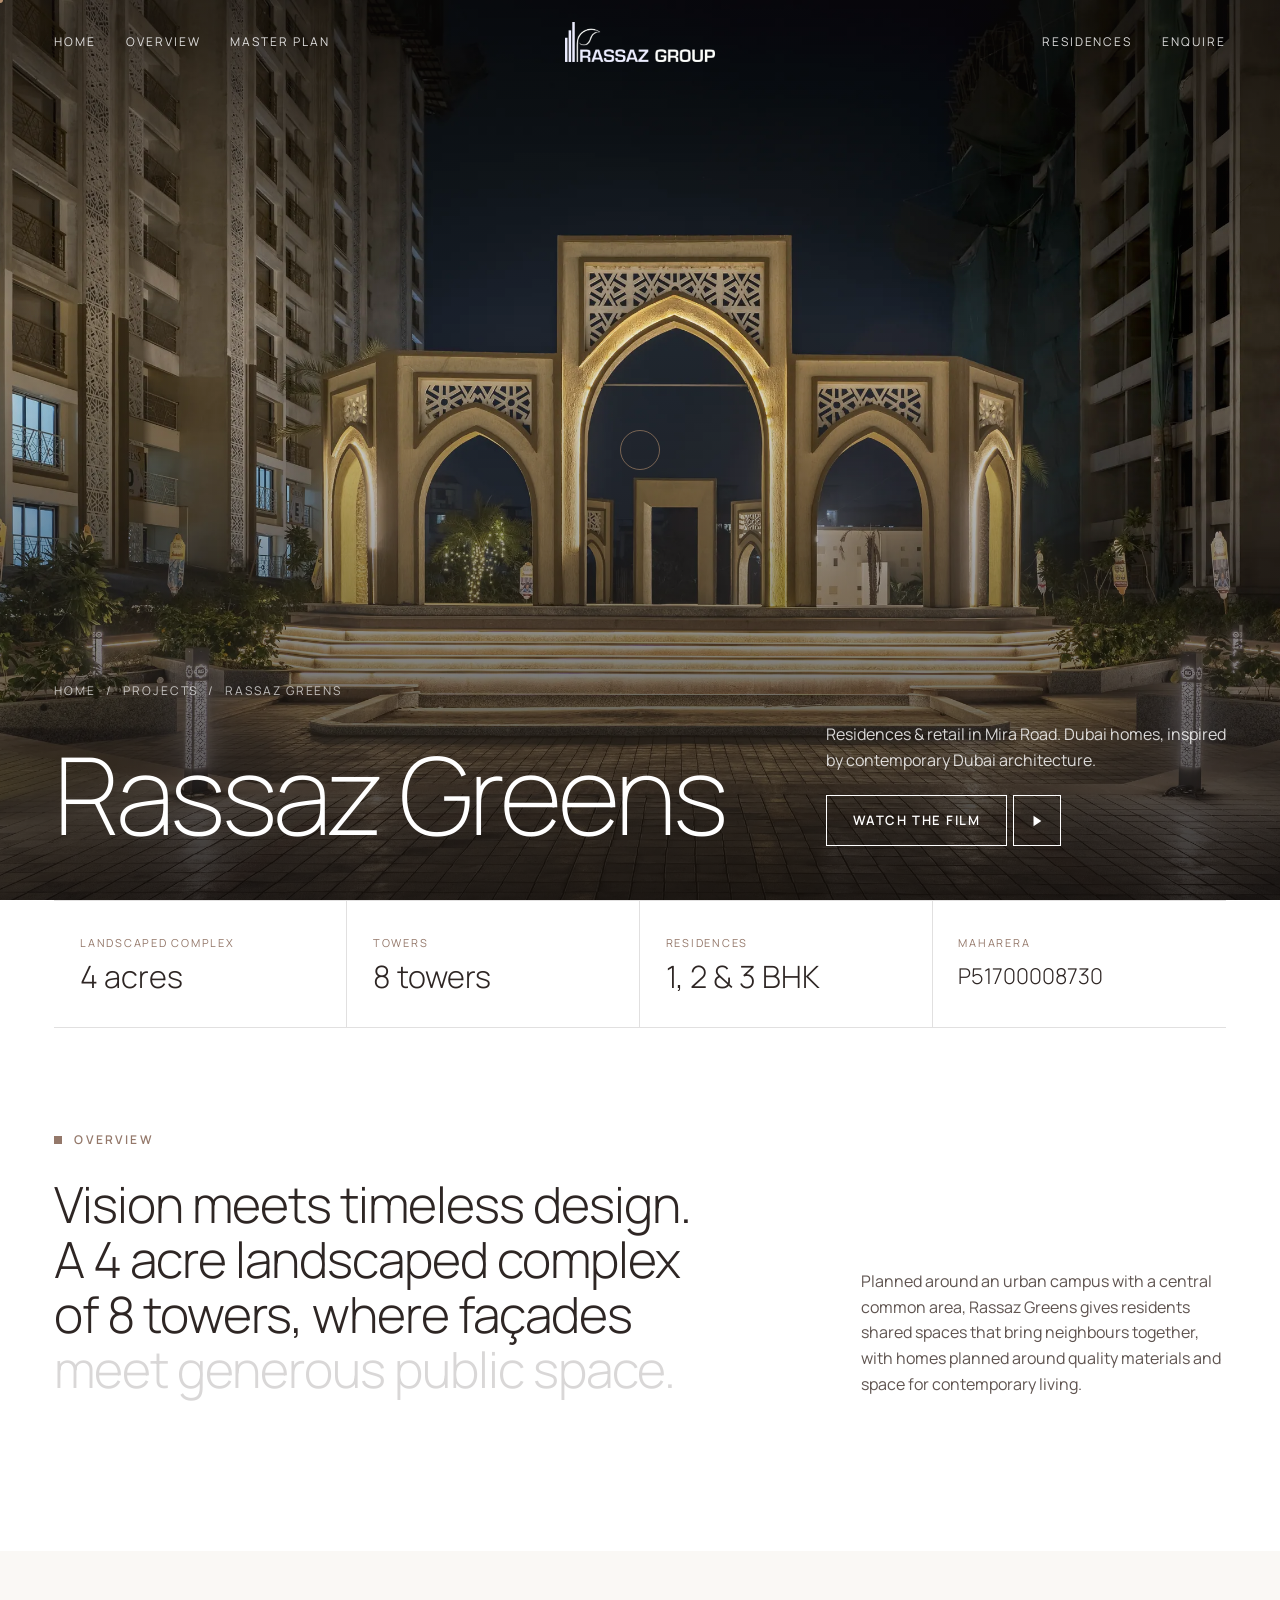
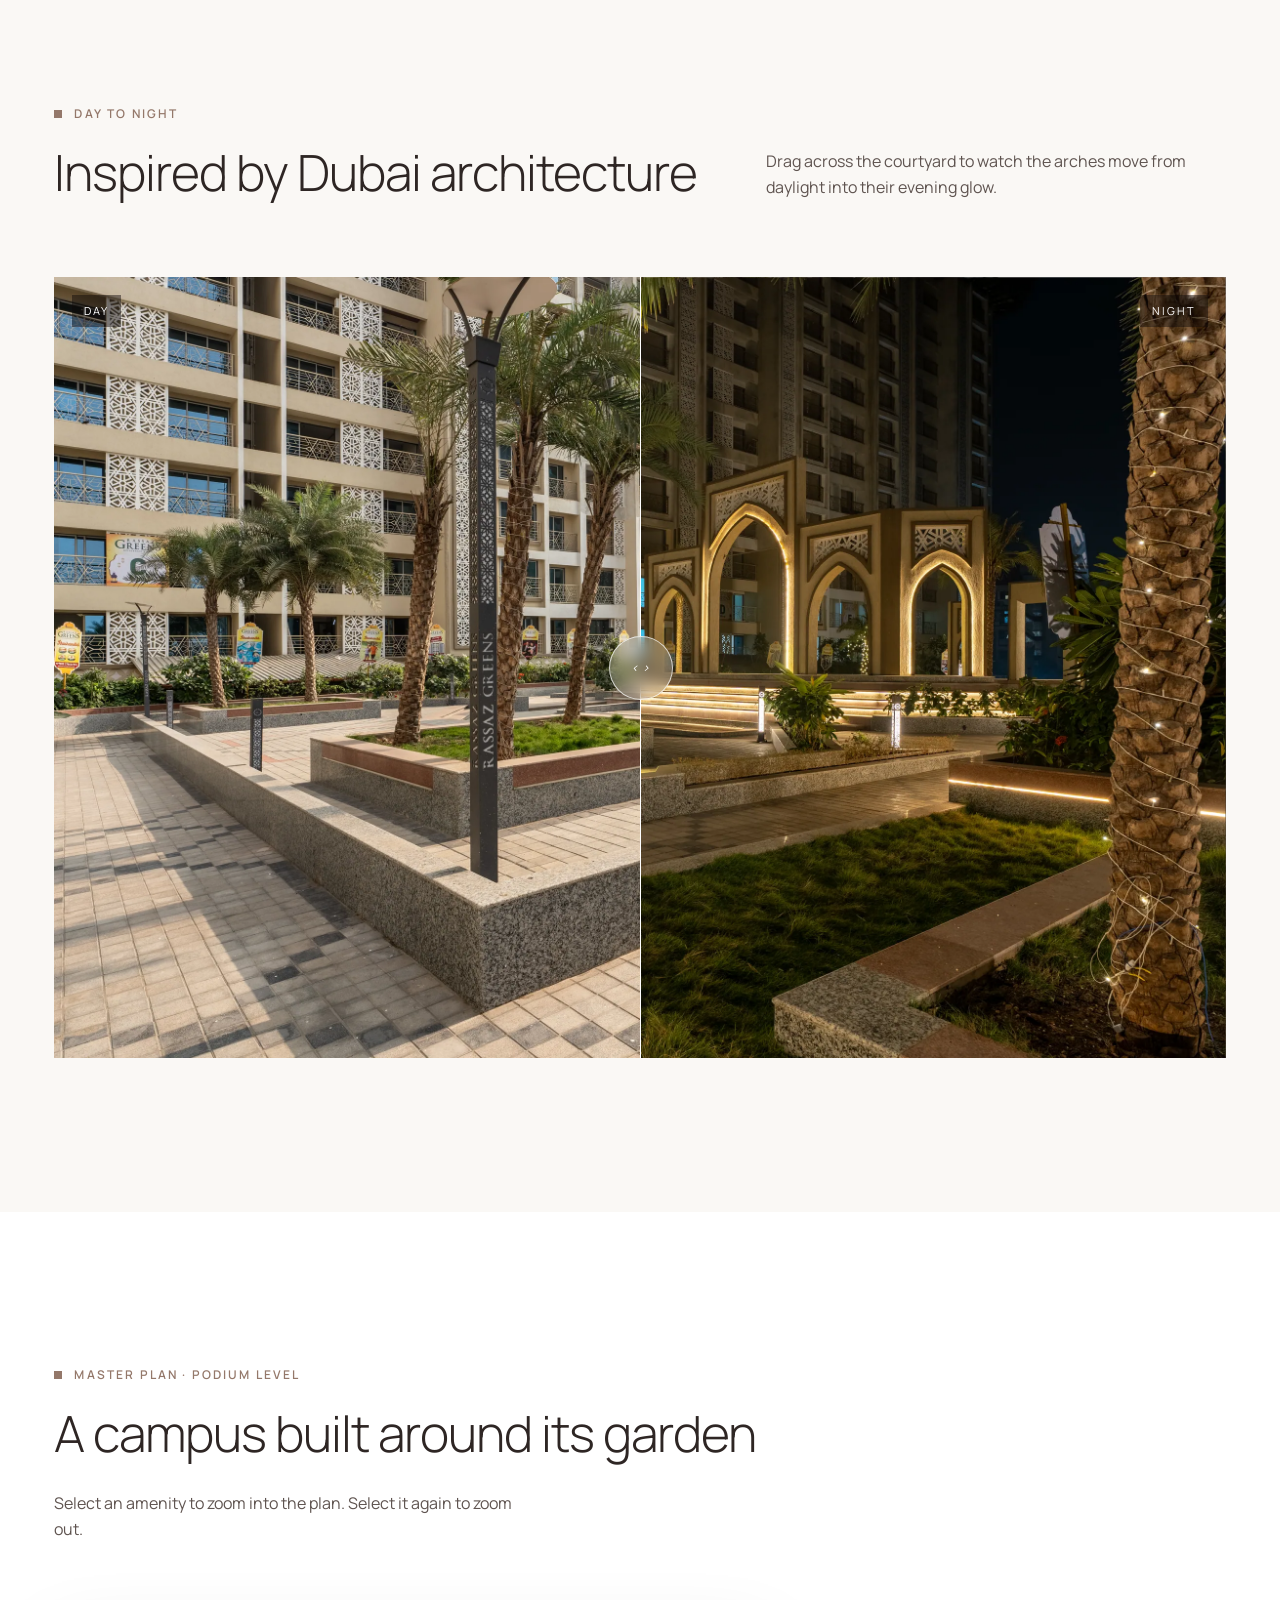
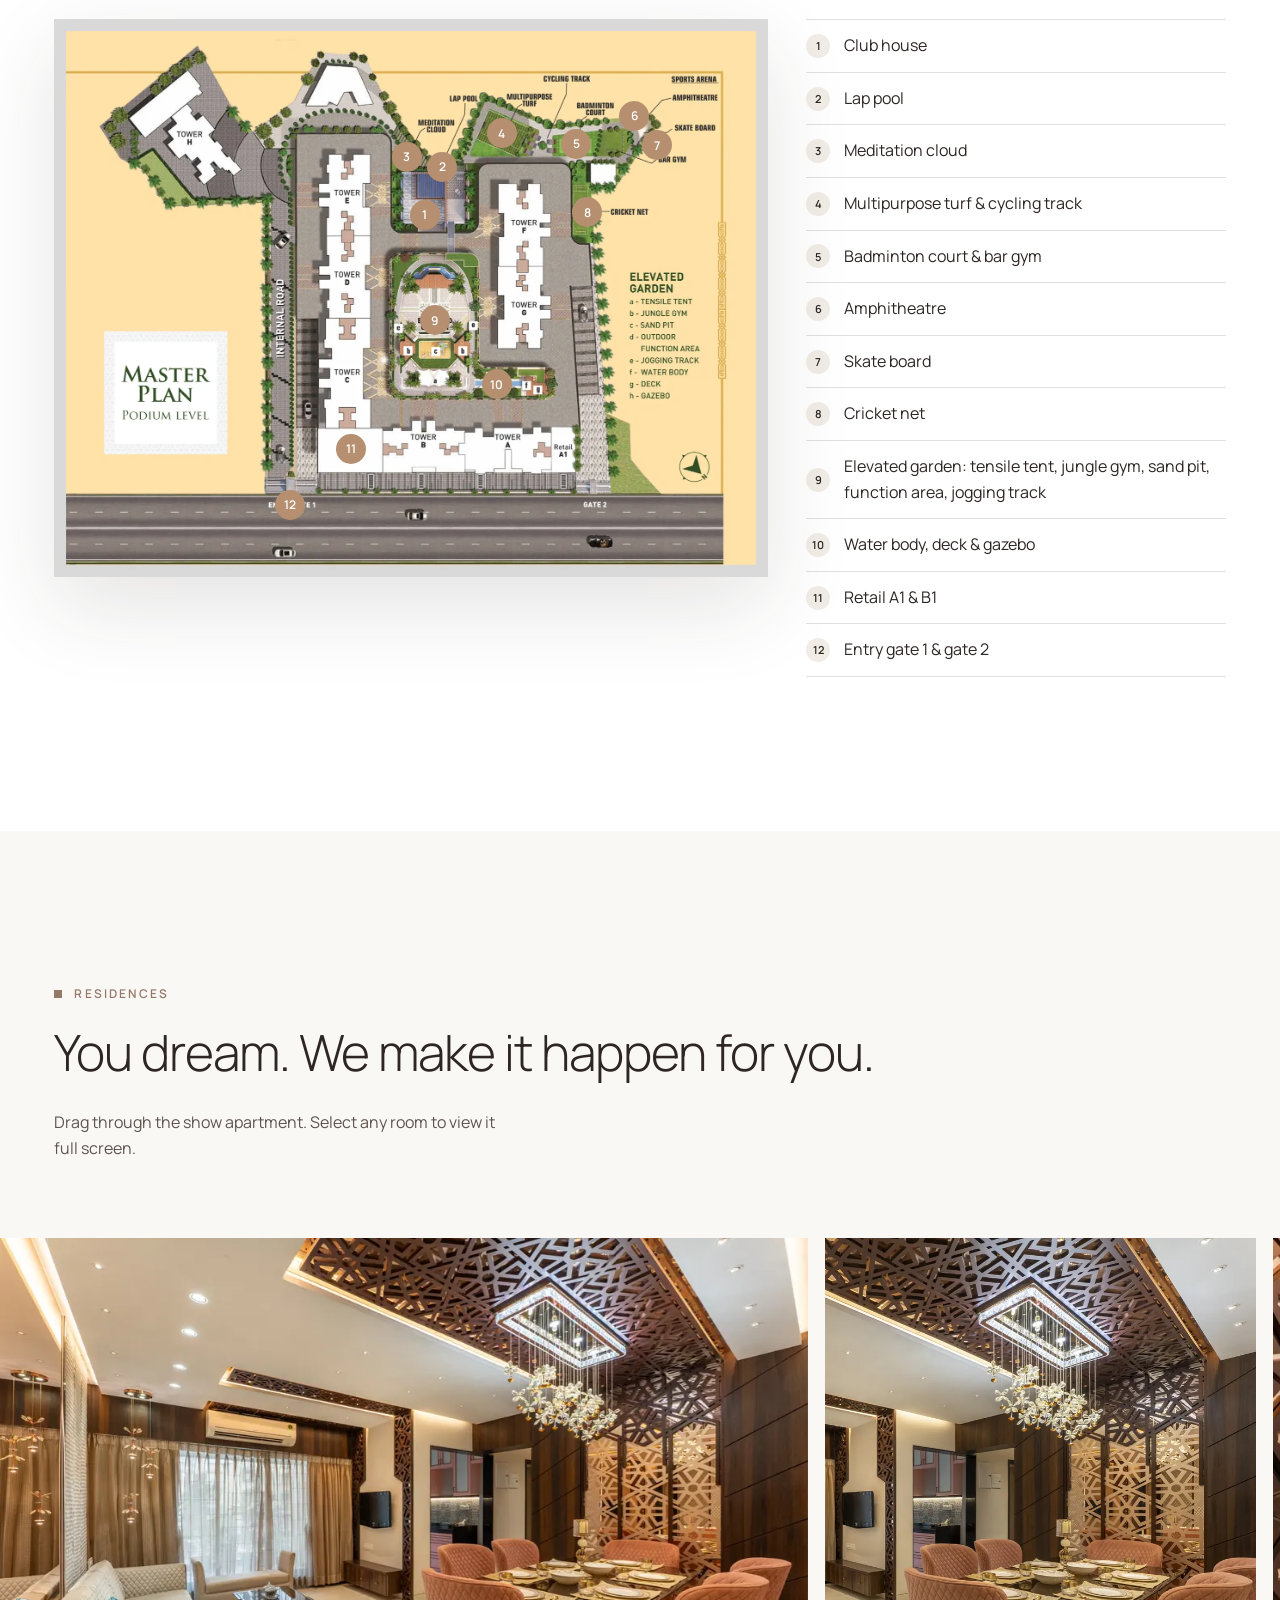
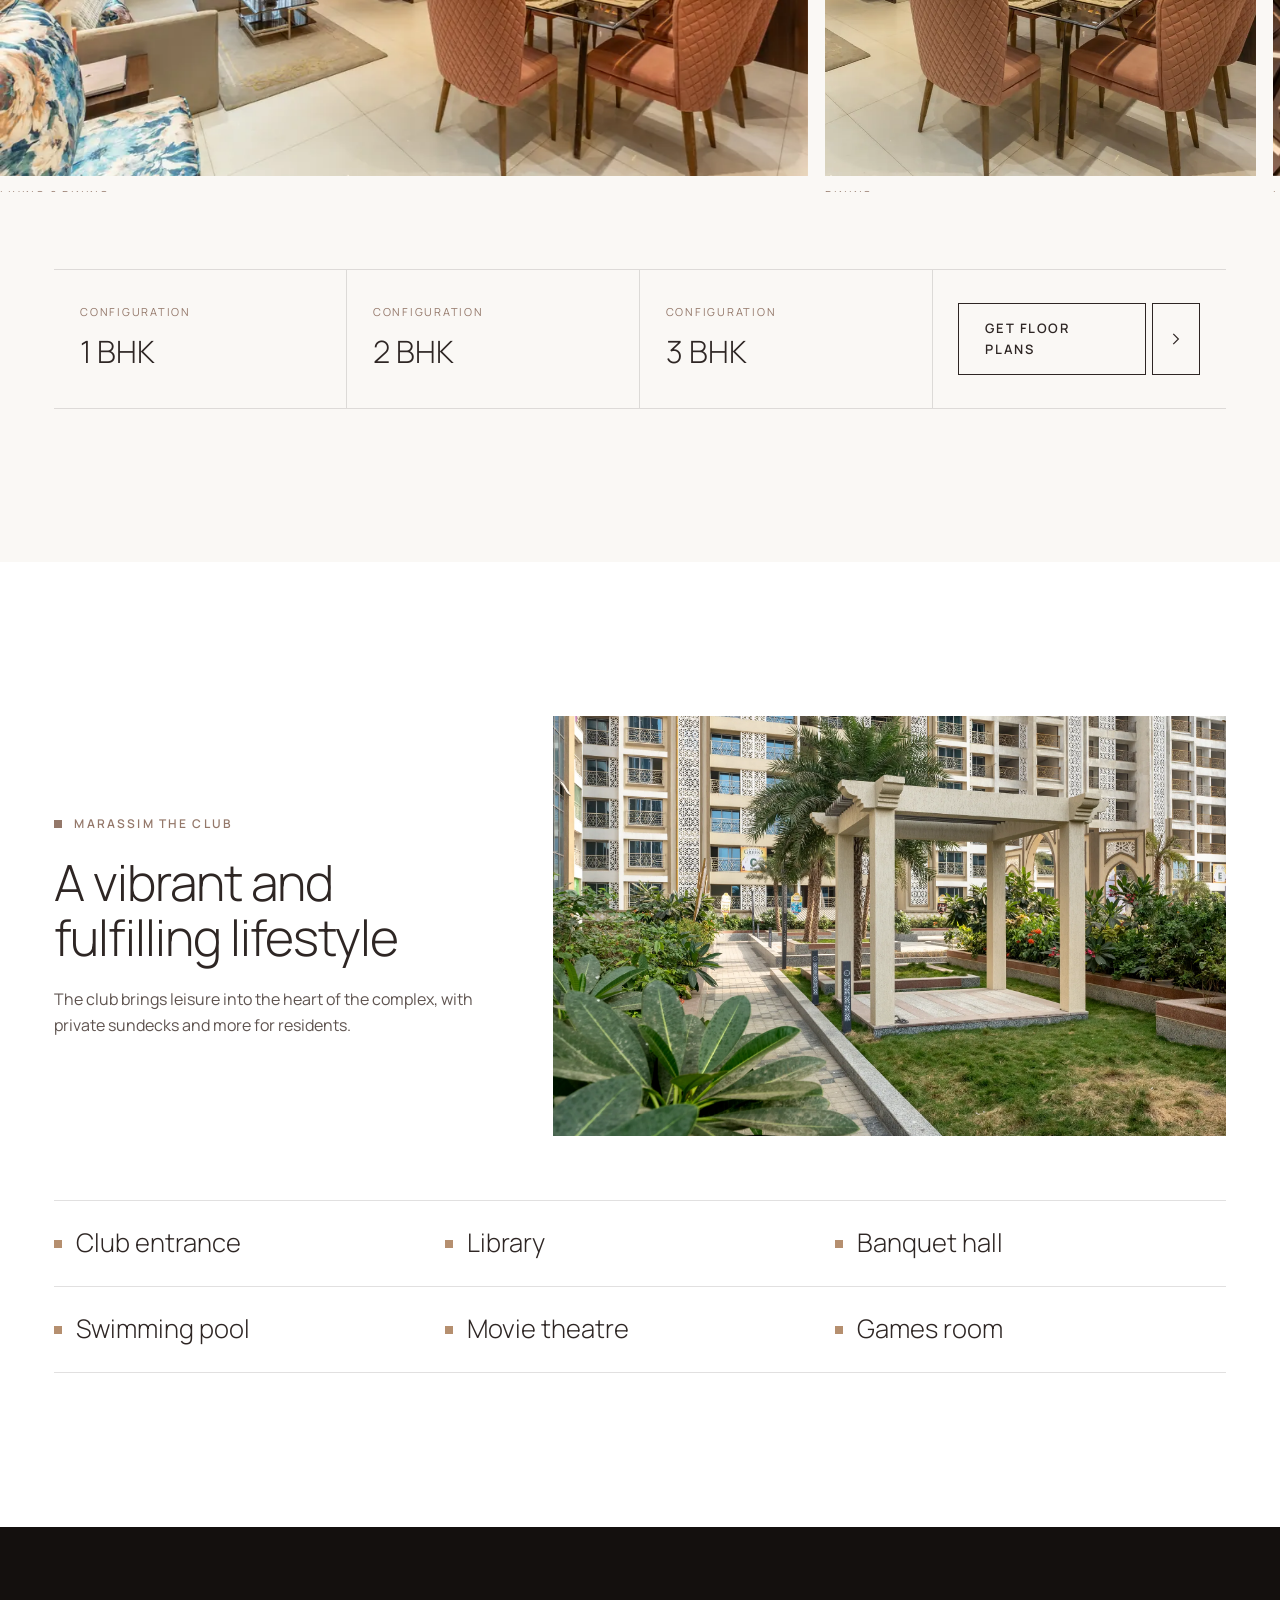
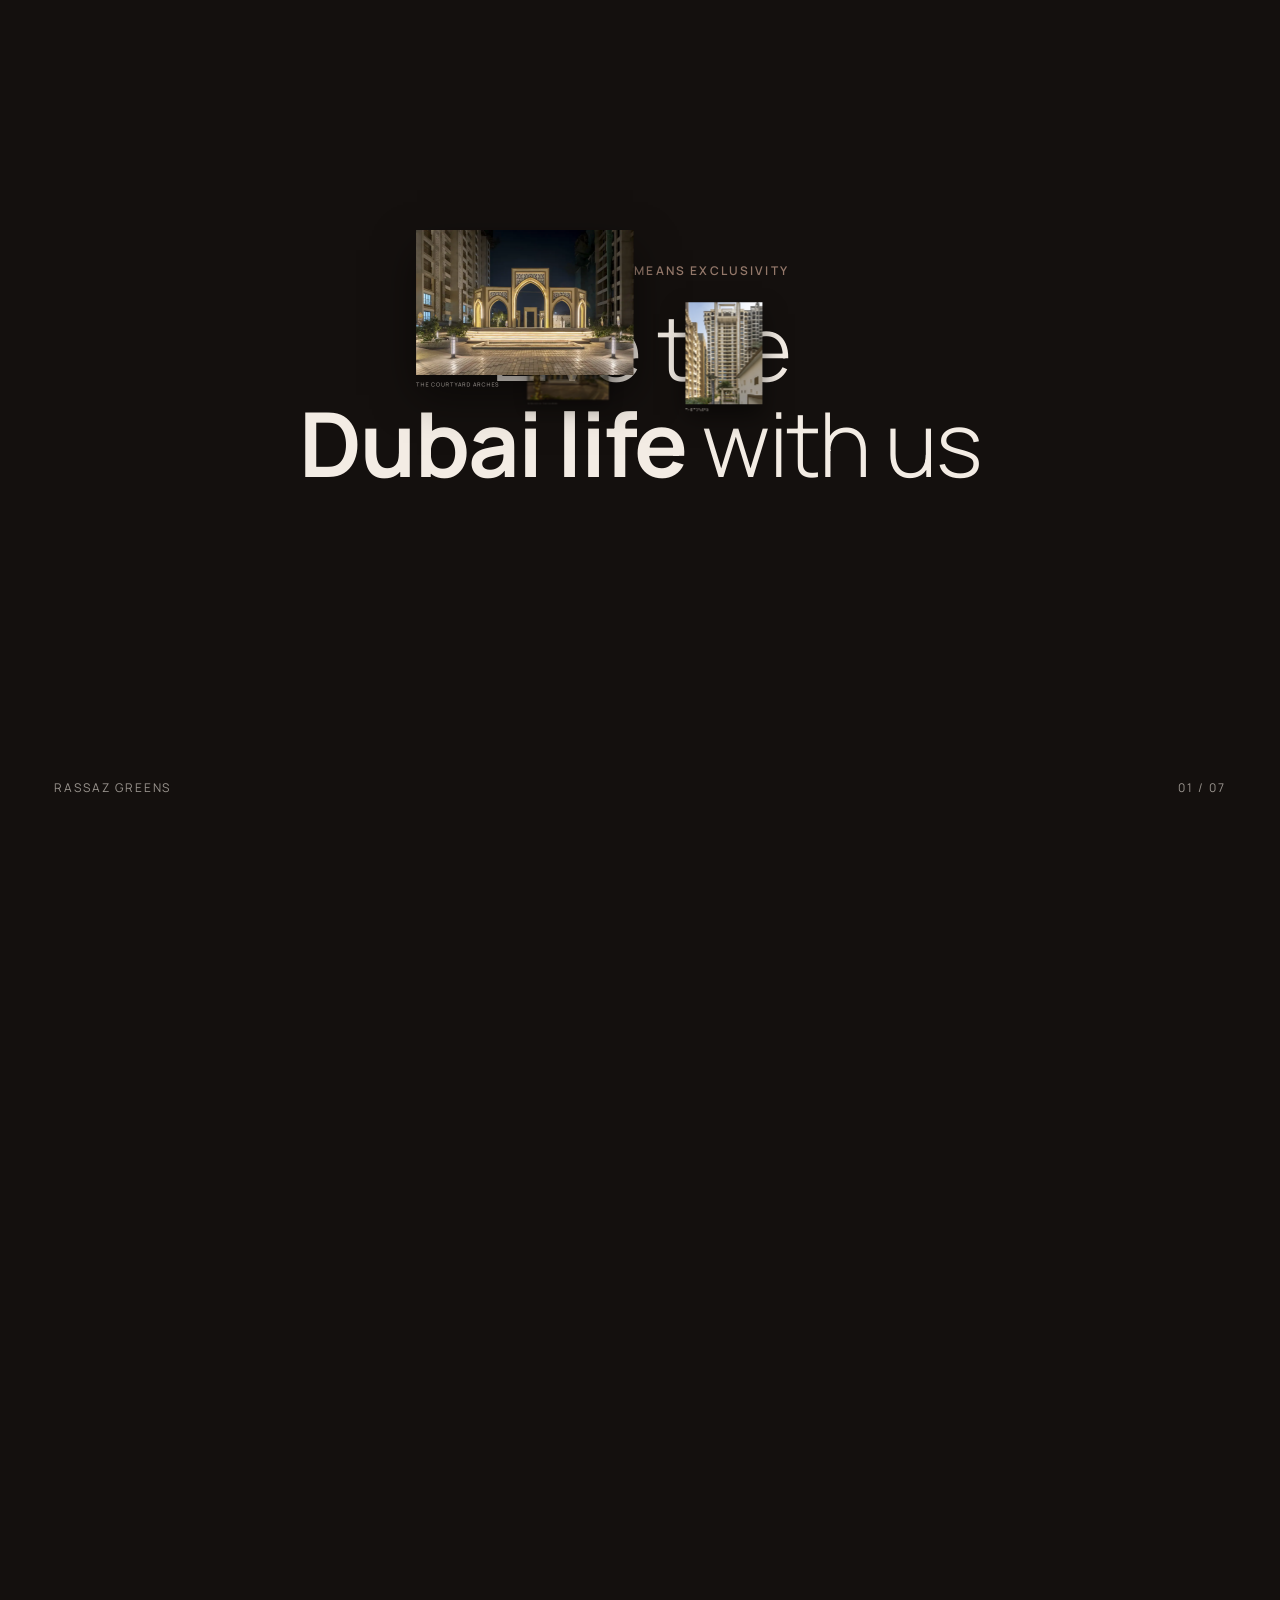
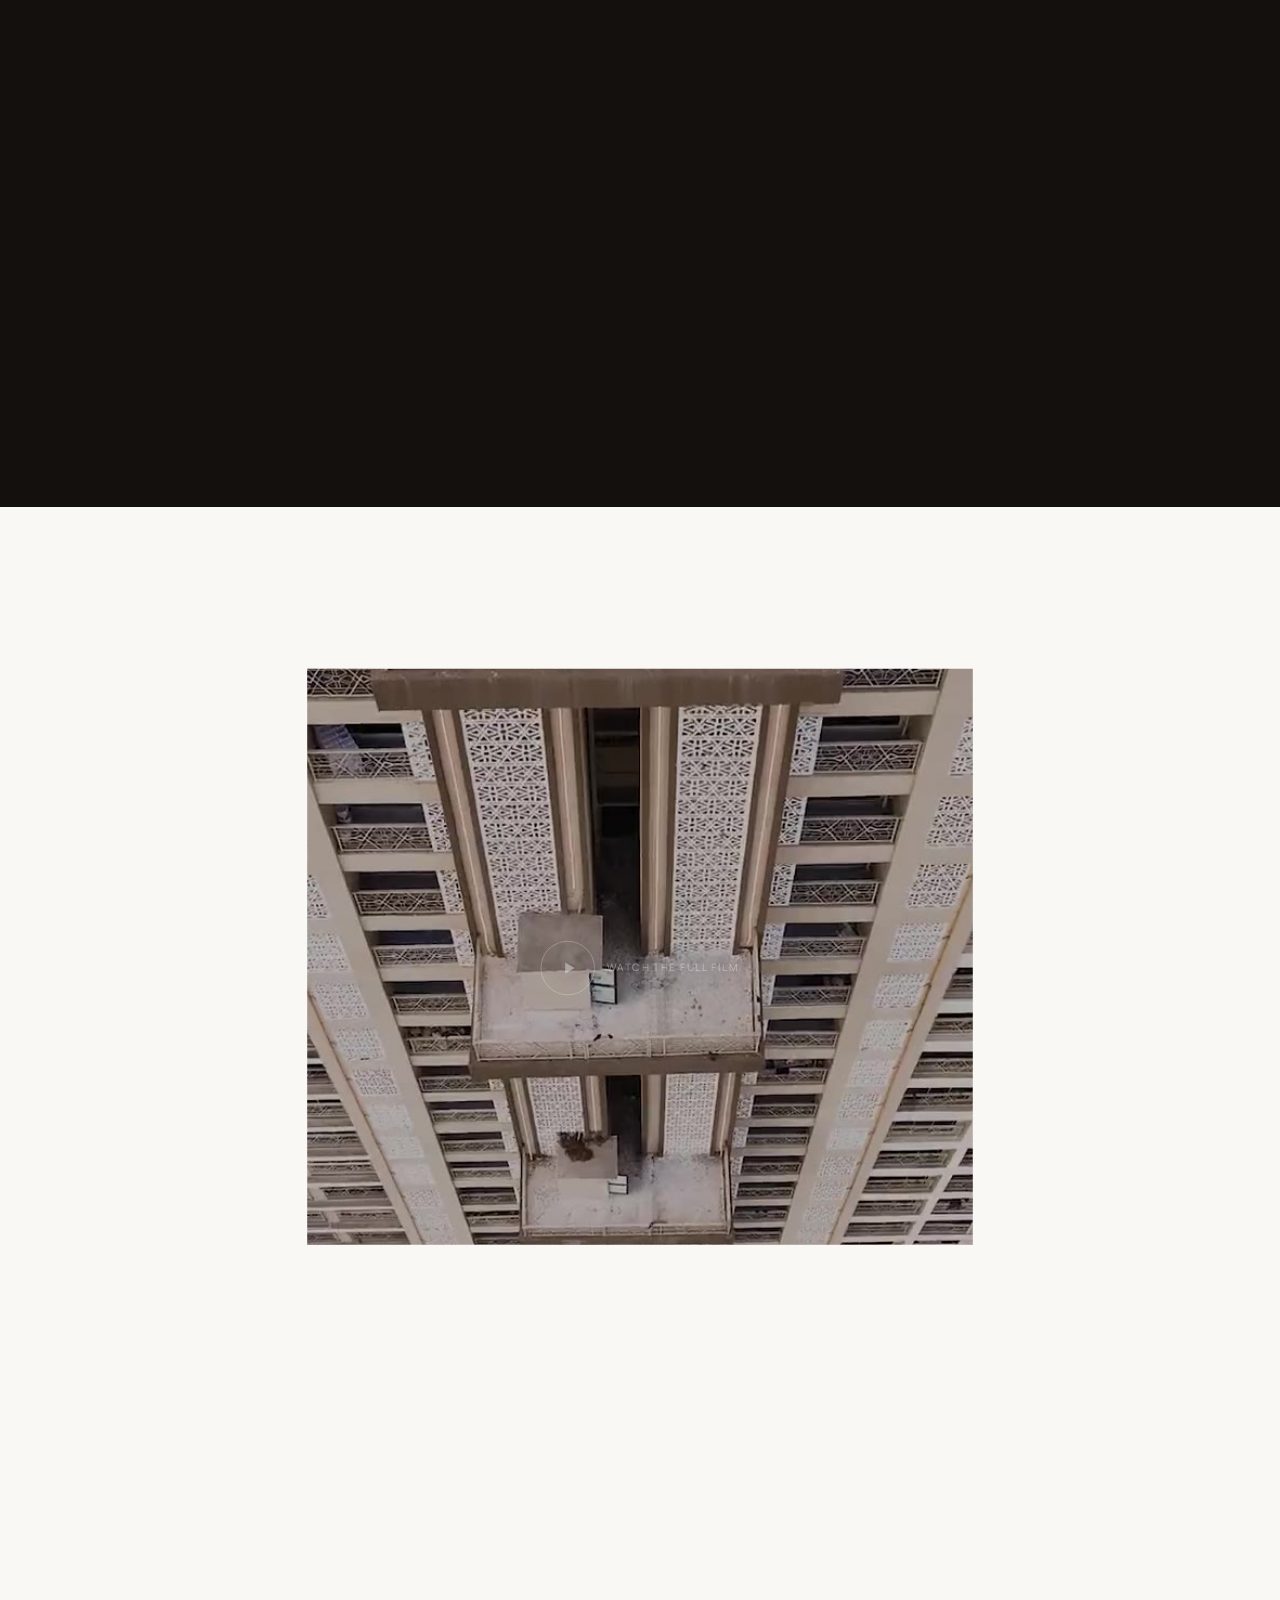
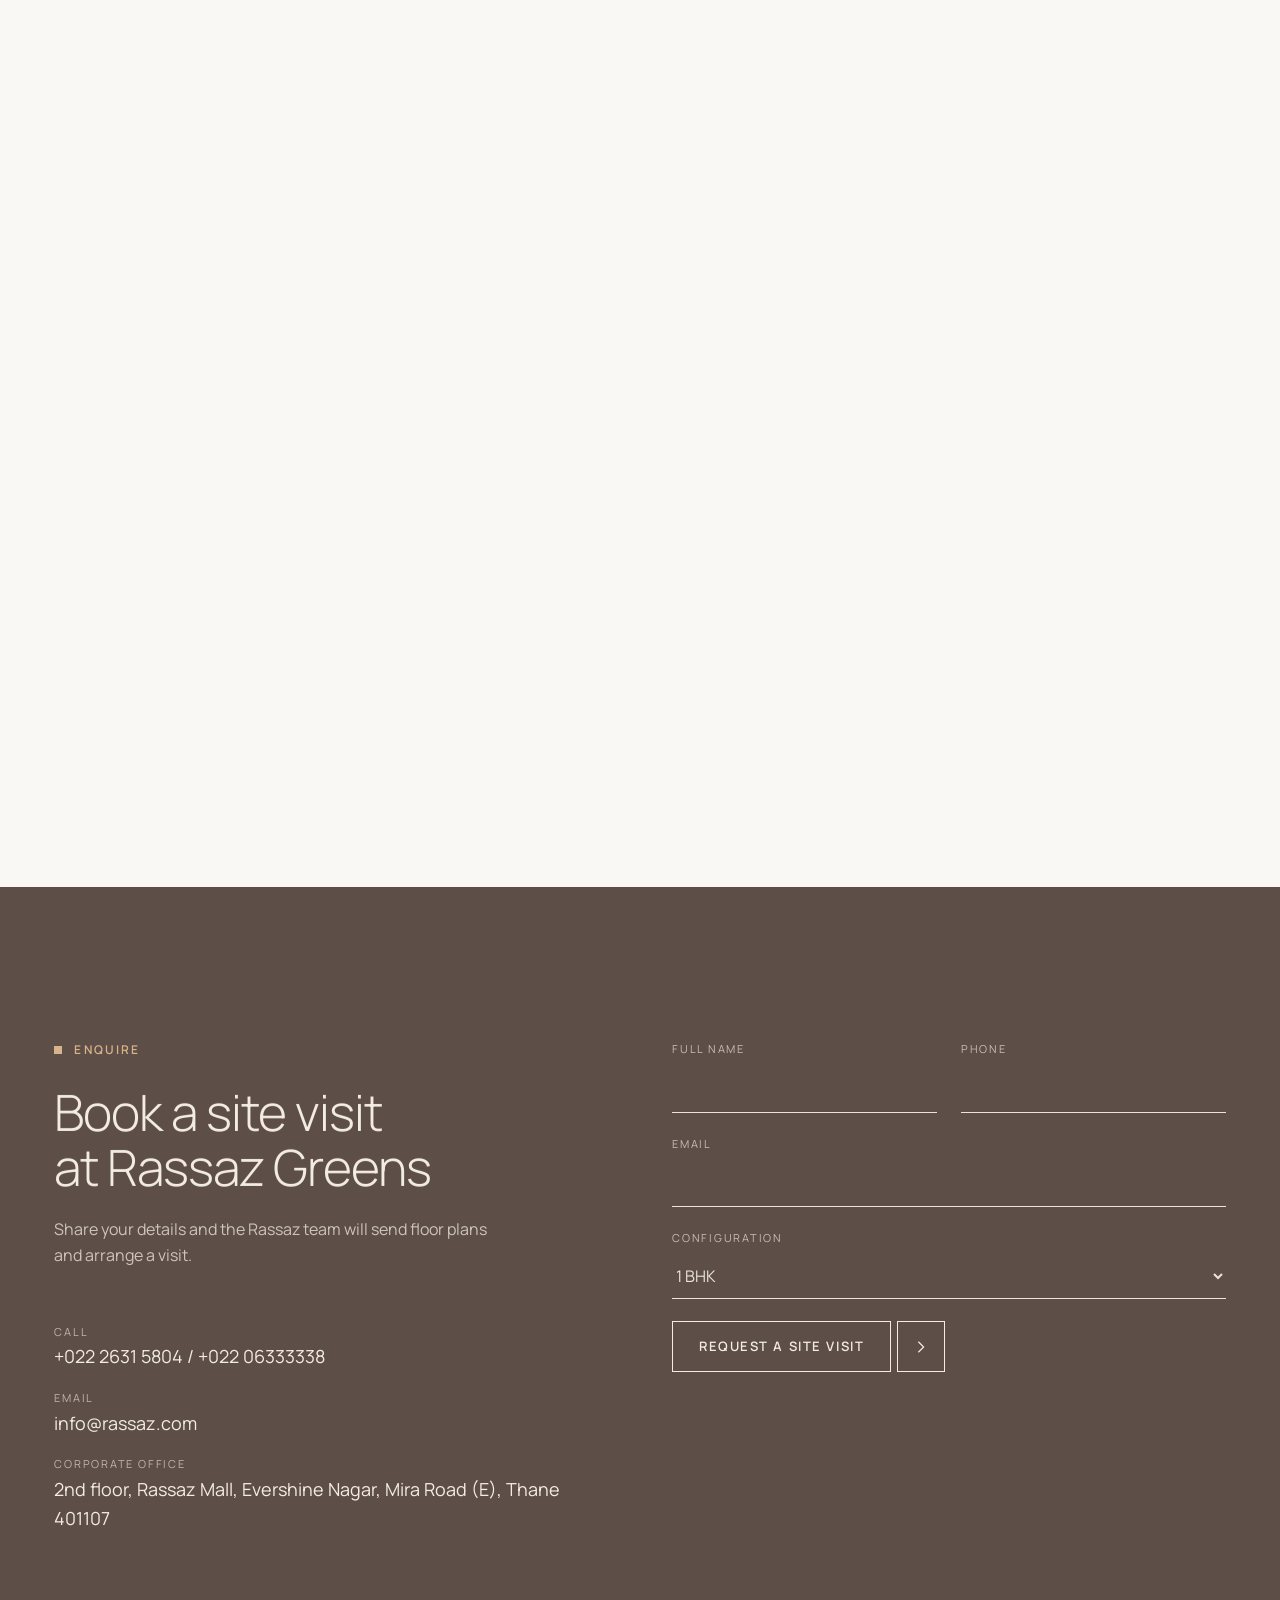
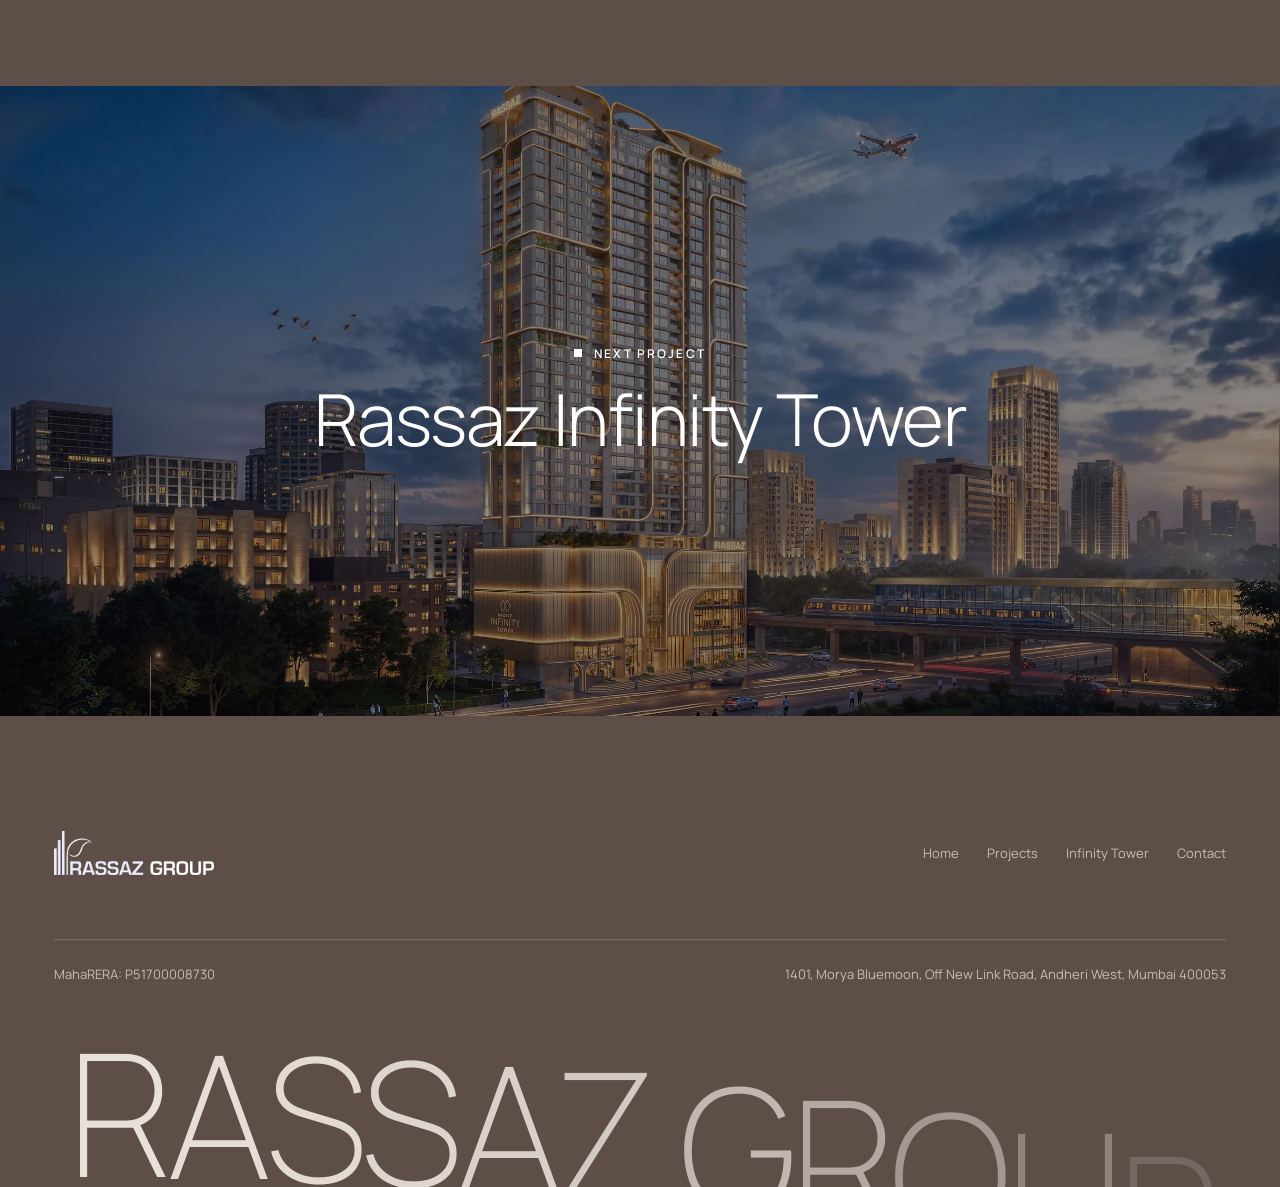
==== rassaz-greens.html @ 950407c9 "Add Rassaz v2: pages, mobile/tablet effects, styles, scripts and images" ====
<!doctype html>
<html lang="en" class="no-js">
<head>
<meta charset="utf-8">
<meta name="viewport" content="width=device-width, initial-scale=1, viewport-fit=cover">
<title>Rassaz Greens</title>
<meta name="claude:viewport-fit-sides" content="cover">
<meta name="description" content="Rassaz Greens — residences and retail in Mira Road by Rassaz Group. A 4 acre landscaped complex of 8 towers inspired by Dubai architecture.">
<link rel="icon" href="assets/favicon.png">
<link rel="preconnect" href="https://fonts.googleapis.com">
<link rel="preconnect" href="https://fonts.gstatic.com" crossorigin>
<link rel="stylesheet" href="https://fonts.googleapis.com/css2?family=Manrope:wght@200;300;400;500;600;700;800&display=swap">
<link rel="stylesheet" href="assets/css/style.css">
</head>
<body>

<div class="preloader" aria-hidden="true">
  <div class="pl-inner">
    <img src="assets/logo-rassaz-white.png" alt="">
    <div class="pl-bar"><i></i></div>
    <div class="pl-count">000</div>
  </div>
</div>

<header class="header">
  <div class="h-in">
    <nav aria-label="Primary">
      <a href="index.html">Home</a>
      <a href="#overview">Overview</a>
      <a href="#masterplan">Master plan</a>
    </nav>
    <a href="index.html" class="logo" aria-label="Rassaz Group home">
      <img class="lg-white" src="assets/logo-rassaz-white.png" alt="Rassaz Group">
      <img class="lg-dark" src="assets/logo-rassaz-dark.png" alt="">
    </a>
    <div class="h-right">
      <nav aria-label="Secondary">
        <a href="#residences">Residences</a>
        <a href="#enquire">Enquire</a>
      </nav>
      <button class="burger" aria-label="Open menu" aria-expanded="false"><i></i><i></i></button>
    </div>
  </div>
</header>

<div class="menu" aria-label="Menu">
  <ul>
    <li><a href="index.html" data-img="a">Home</a></li>
    <li><a href="#overview" data-img="b">Overview</a></li>
    <li><a href="#masterplan" data-img="c">Master plan</a></li>
    <li><a href="#residences" data-img="d">Residences</a></li>
    <li><a href="infinity-tower.html" data-img="e">Infinity Tower</a></li>
    <li><a href="#enquire" data-img="a">Enquire</a></li>
  </ul>
  <div class="m-media" aria-hidden="true">
    <img data-key="a" class="on" src="assets/img/greens-night-arch-sm.webp" alt="">
    <img data-key="b" src="assets/img/greens-plaza-sm.webp" alt="">
    <img data-key="c" src="assets/img/greens-topview-sm.webp" alt="">
    <img data-key="d" src="assets/img/greens-living-sm.webp" alt="">
    <img data-key="e" src="assets/img/infinity-aerial-sm.webp" alt="">
  </div>
  <div class="m-meta"><span>info@rassaz.com</span><span>+022 2631 5804 / +022 06333338</span></div>
</div>

<main>

<section class="p-hero" data-hero>
  <img class="kenburns" src="assets/img/greens-night-arch.webp" alt="Rassaz Greens courtyard arches lit at night">
  <div class="shade"></div>
  <div class="ph-in">
    <div class="wrap">
      <nav class="crumbs" aria-label="Breadcrumb" data-hero-fade><a href="index.html">Home</a><span>/</span><a href="index.html#projects">Projects</a><span>/</span><span>Rassaz Greens</span></nav>
      <div class="ph-grid">
        <h1 class="t-hero" data-hero-split>Rassaz Greens</h1>
        <div class="ph-side" data-hero-fade>
          <p>Residences &amp; retail in Mira Road. Dubai homes, inspired by contemporary Dubai architecture.</p>
          <button class="btn light" data-video="assets/video/rassaz-greens-film.mp4" data-caption="Rassaz Greens — film" data-magnetic><span>Watch the film</span><span class="arr"><svg viewBox="0 0 16 16" fill="currentColor"><path d="M4 2v12l9-6z"/></svg></span></button>
        </div>
      </div>
    </div>
  </div>
</section>

<section class="bg-paper" id="overview">
  <div class="wrap">
    <dl class="facts" data-stagger style="margin:0">
      <div><dt>Landscaped complex</dt><dd>4 acres</dd></div>
      <div><dt>Towers</dt><dd>8 towers</dd></div>
      <div><dt>Residences</dt><dd>1, 2 &amp; 3 BHK</dd></div>
      <div><dt>MahaRERA</dt><dd style="font-size:clamp(18px,1.7vw,26px)">P51700008730</dd></div>
    </dl>
  </div>
</section>

<section class="section bg-paper" style="padding-top:clamp(60px,8vw,120px)">
  <div class="wrap">
    <div class="who-top">
      <div style="display:grid;gap:28px">
        <span class="eyebrow">Overview</span>
        <h2 class="t-l" data-scrub>Vision meets timeless design. A 4 acre landscaped complex of 8 towers, where façades meet generous public space.</h2>
      </div>
      <p class="lead" data-reveal>Planned around an urban campus with a central common area, Rassaz Greens gives residents shared spaces that bring neighbours together, with homes planned around quality materials and space for contemporary living.</p>
    </div>
  </div>
</section>

<!-- DAY / NIGHT -->
<section class="section bg-cream">
  <div class="wrap">
    <div class="people-head">
      <div style="display:grid;gap:22px"><span class="eyebrow">Day to night</span><h2 class="t-l" data-split>Inspired by Dubai architecture</h2></div>
      <p class="lead">Drag across the courtyard to watch the arches move from daylight into their evening glow.</p>
    </div>
    <div class="compare" data-compare data-cursor="Drag">
      <img src="assets/img/greens-plaza.webp" alt="Rassaz Greens courtyard arches in daylight" loading="lazy">
      <img class="c-top" src="assets/img/greens-night-plaza.webp" alt="The same courtyard lit at night" loading="lazy">
      <span class="c-lbl l">Day</span><span class="c-lbl r">Night</span>
      <div class="c-handle"><i>‹ ›</i></div>
      <label class="visually-hidden" for="cmp" style="position:absolute;width:1px;height:1px;overflow:hidden;clip:rect(0 0 0 0)">Compare day and night</label>
      <input id="cmp" type="range" min="0" max="100" value="50">
    </div>
  </div>
</section>

<!-- MASTER PLAN -->
<section class="section bg-paper" id="masterplan" data-plan>
  <div class="wrap">
    <div class="people-head">
      <div style="display:grid;gap:22px"><span class="eyebrow">Master plan · Podium level</span><h2 class="t-l" data-split>A campus built around its garden</h2></div>
      <p class="lead">Select an amenity to zoom into the plan. Select it again to zoom out.</p>
    </div>
    <div class="plan">
      <div class="plan-map" data-reveal>
        <img src="assets/img/greens-masterplan.webp" alt="Rassaz Greens master plan at podium level showing towers A to H, club house, elevated garden and sports arena" loading="lazy">
        <span class="hs" data-hs="1" style="left:51.9%;top:35%">1</span>
        <span class="hs" data-hs="2" style="left:54.4%;top:26.4%">2</span>
        <span class="hs" data-hs="3" style="left:49.4%;top:24.6%">3</span>
        <span class="hs" data-hs="4" style="left:62.7%;top:20.4%">4</span>
        <span class="hs" data-hs="5" style="left:73.2%;top:22.3%">5</span>
        <span class="hs" data-hs="6" style="left:81.3%;top:17.3%">6</span>
        <span class="hs" data-hs="7" style="left:84.5%;top:22.6%">7</span>
        <span class="hs" data-hs="8" style="left:74.7%;top:34.6%">8</span>
        <span class="hs" data-hs="9" style="left:53.3%;top:53.9%">9</span>
        <span class="hs" data-hs="10" style="left:62%;top:65.4%">10</span>
        <span class="hs" data-hs="11" style="left:41.6%;top:77%">11</span>
        <span class="hs" data-hs="12" style="left:33.1%;top:87%">12</span>
      </div>
      <ul class="plan-list">
        <li><button data-hs="1"><i>1</i>Club house</button></li>
        <li><button data-hs="2"><i>2</i>Lap pool</button></li>
        <li><button data-hs="3"><i>3</i>Meditation cloud</button></li>
        <li><button data-hs="4"><i>4</i>Multipurpose turf &amp; cycling track</button></li>
        <li><button data-hs="5"><i>5</i>Badminton court &amp; bar gym</button></li>
        <li><button data-hs="6"><i>6</i>Amphitheatre</button></li>
        <li><button data-hs="7"><i>7</i>Skate board</button></li>
        <li><button data-hs="8"><i>8</i>Cricket net</button></li>
        <li><button data-hs="9"><i>9</i>Elevated garden: tensile tent, jungle gym, sand pit, function area, jogging track</button></li>
        <li><button data-hs="10"><i>10</i>Water body, deck &amp; gazebo</button></li>
        <li><button data-hs="11"><i>11</i>Retail A1 &amp; B1</button></li>
        <li><button data-hs="12"><i>12</i>Entry gate 1 &amp; gate 2</button></li>
      </ul>
    </div>
  </div>
</section>

<!-- RESIDENCES -->
<section class="section bg-cream" id="residences" style="overflow:hidden">
  <div class="wrap">
    <div class="people-head">
      <div style="display:grid;gap:22px"><span class="eyebrow">Residences</span><h2 class="t-l" data-split>You dream. We make it happen for you.</h2></div>
      <p class="lead">Drag through the show apartment. Select any room to view it full screen.</p>
    </div>
  </div>
  <div class="hgal" data-cursor="Drag">
    <figure><a class="media" href="assets/img/greens-living.webp" data-lightbox="res" data-caption="Living &amp; dining" data-tilt="5"><img src="assets/img/greens-living-sm.webp" alt="Living and dining room" loading="lazy" draggable="false"></a><figcaption>Living &amp; dining</figcaption></figure>
    <figure><a class="media" href="assets/img/greens-dining-portrait.webp" data-lightbox="res" data-caption="Dining" data-tilt="5"><img src="assets/img/greens-dining-portrait-sm.webp" alt="Dining table under a carved jali ceiling" loading="lazy" draggable="false"></a><figcaption>Dining</figcaption></figure>
    <figure><a class="media" href="assets/img/greens-living-3.webp" data-lightbox="res" data-caption="Living room" data-tilt="5"><img src="assets/img/greens-living-3-sm.webp" alt="Living room with sectional sofa" loading="lazy" draggable="false"></a><figcaption>Living room</figcaption></figure>
    <figure><a class="media" href="assets/img/greens-bedroom.webp" data-lightbox="res" data-caption="Master bedroom" data-tilt="5"><img src="assets/img/greens-bedroom-sm.webp" alt="Master bedroom with padded headboard wall" loading="lazy" draggable="false"></a><figcaption>Master bedroom</figcaption></figure>
    <figure><a class="media" href="assets/img/greens-vanity.webp" data-lightbox="res" data-caption="Vanity" data-tilt="5"><img src="assets/img/greens-vanity-sm.webp" alt="Vanity with round mirror and marble" loading="lazy" draggable="false"></a><figcaption>Vanity</figcaption></figure>
    <figure><a class="media" href="assets/img/greens-bedroom-4.webp" data-lightbox="res" data-caption="Bedroom" data-tilt="5"><img src="assets/img/greens-bedroom-4-sm.webp" alt="Bedroom with green panelled wall" loading="lazy" draggable="false"></a><figcaption>Bedroom</figcaption></figure>
    <figure><a class="media" href="assets/img/greens-dining-2.webp" data-lightbox="res" data-caption="Dining" data-tilt="5"><img src="assets/img/greens-dining-2-sm.webp" alt="Dining table set for six" loading="lazy" draggable="false"></a><figcaption>Dining</figcaption></figure>
    <figure><a class="media" href="assets/img/greens-bedroom-2.webp" data-lightbox="res" data-caption="Bedroom" data-tilt="5"><img src="assets/img/greens-bedroom-2-sm.webp" alt="Bedroom with wall-mounted desk" loading="lazy" draggable="false"></a><figcaption>Bedroom</figcaption></figure>
    <figure><a class="media" href="assets/img/greens-lobby.webp" data-lightbox="res" data-caption="Entrance lobby" data-tilt="5"><img src="assets/img/greens-lobby-sm.webp" alt="Entrance lobby with stained glass and arch" loading="lazy" draggable="false"></a><figcaption>Entrance lobby</figcaption></figure>
  </div>
  <div class="wrap" style="margin-top:clamp(50px,6vw,90px)">
    <dl class="facts" style="margin:0">
      <div><dt>Configuration</dt><dd>1 BHK</dd></div>
      <div><dt>Configuration</dt><dd>2 BHK</dd></div>
      <div><dt>Configuration</dt><dd>3 BHK</dd></div>
      <div class="facts-cta" style="align-content:center"><a href="#enquire" class="btn" data-magnetic><span>Get floor plans</span><span class="arr"><svg viewBox="0 0 16 16" fill="none" stroke="currentColor" stroke-width="1.4"><path d="M5 2l6 6-6 6"/></svg></span></a></div>
    </dl>
  </div>
</section>

<!-- CLUB -->
<section class="section bg-paper">
  <div class="wrap">
    <div class="chapter">
      <div class="ch-text">
        <span class="eyebrow">Marassim The Club</span>
        <h2 class="t-l" data-split>A vibrant and fulfilling lifestyle</h2>
        <p class="lead" data-reveal>The club brings leisure into the heart of the complex, with private sundecks and more for residents.</p>
      </div>
      <div class="media ch-media parallax" data-clip><img src="assets/img/greens-garden.webp" alt="Pergola in the podium garden" loading="lazy" data-parallax="8"></div>
    </div>
    <ul class="amen-list" data-stagger style="margin-top:clamp(40px,5vw,70px)">
      <li>Club entrance</li><li>Library</li><li>Banquet hall</li><li>Swimming pool</li><li>Movie theatre</li><li>Games room</li>
    </ul>
  </div>
</section>

<!-- NIGHT FLY-THROUGH -->
<section class="fly" data-fly aria-label="Rassaz Greens by night">
  <div class="fly-sticky">
    <div class="fly-title"><div style="display:grid;gap:18px;justify-items:center"><span class="eyebrow">Security here means exclusivity</span><h2>Live the<br><em>Dubai life</em> with us</h2></div></div>
    <div class="fly-stage">
      <figure class="fly-item"><img src="assets/img/greens-night-arch-sm.webp" alt="Lit arches in the courtyard" loading="lazy"><figcaption>The courtyard arches</figcaption></figure>
      <figure class="fly-item portrait"><img src="assets/img/greens-tower-sm.webp" alt="Rassaz Greens tower" loading="lazy"><figcaption>The towers</figcaption></figure>
      <figure class="fly-item"><img src="assets/img/greens-night-palm-sm.webp" alt="Palm with fairy lights by the arches" loading="lazy"><figcaption>Evening in the garden</figcaption></figure>
      <figure class="fly-item portrait"><img src="assets/img/greens-model-sm.webp" alt="Architectural model of Rassaz Greens" loading="lazy"><figcaption>The model</figcaption></figure>
      <figure class="fly-item"><img src="assets/img/greens-plaza-sm.webp" alt="RASSAZ GREENS signage in the plaza" loading="lazy"><figcaption>The plaza</figcaption></figure>
      <figure class="fly-item portrait"><img src="assets/img/greens-topview-sm.webp" alt="Top view of the podium garden" loading="lazy"><figcaption>From above</figcaption></figure>
      <figure class="fly-item"><img src="assets/img/greens-aerial-sm.webp" alt="Aerial view of Mira Road with Rassaz Greens" loading="lazy"><figcaption>Be a part of the city</figcaption></figure>
    </div>
    <div class="fly-progress"><span>Rassaz Greens</span><span data-fly-count>01 / 07</span></div>
  </div>
</section>

<!-- FILM -->
<section class="film" data-film aria-label="Film">
  <div class="f-sticky">
    <div class="f-frame">
      <video src="assets/video/greens-loop.mp4" muted loop playsinline autoplay preload="metadata" poster="assets/video/greens-poster.jpg" aria-hidden="true"></video>
    </div>
    <div class="f-title">
      <div style="display:grid;justify-items:center">
        <button class="play" data-video="assets/video/rassaz-greens-film.mp4" data-caption="Rassaz Greens — film" data-cursor="Play"><i><svg viewBox="0 0 16 16" fill="currentColor"><path d="M3 1.5v13L14 8z"/></svg></i>Watch the full film</button>
      </div>
    </div>
  </div>
</section>

<!-- ENQUIRE -->
<section class="section" id="enquire" style="background:var(--mocha);color:#F3ECE4">
  <div class="wrap">
    <div class="enquire">
      <div style="display:grid;gap:24px;align-content:start">
        <span class="eyebrow" style="color:var(--gold-hi)">Enquire</span>
        <h2 class="t-l" data-split>Book a site visit at Rassaz Greens</h2>
        <p class="lead" style="color:rgba(243,236,228,.75)">Share your details and the Rassaz team will send floor plans and arrange a visit.</p>
        <div class="contact-lines">
          <div><span>Call</span><b>+022 2631 5804 / +022 06333338</b></div>
          <div><span>Email</span><b>info@rassaz.com</b></div>
          <div><span>Corporate office</span><b>2nd floor, Rassaz Mall, Evershine Nagar, Mira Road (E), Thane 401107</b></div>
        </div>
      </div>
      <form class="form" data-enquiry novalidate>
        <div class="field"><label for="g-name">Full name</label><input id="g-name" name="name" required autocomplete="name"></div>
        <div class="field"><label for="g-phone">Phone</label><input id="g-phone" name="phone" type="tel" required pattern="[0-9+ ]{8,15}" autocomplete="tel"></div>
        <div class="field full"><label for="g-email">Email</label><input id="g-email" name="email" type="email" autocomplete="email"></div>
        <div class="field full"><label for="g-conf">Configuration</label><select id="g-conf" name="conf"><option>1 BHK</option><option>2 BHK</option><option>3 BHK</option><option>Retail</option></select></div>
        <div class="full" style="display:flex;gap:20px;align-items:center;flex-wrap:wrap">
          <button type="submit" class="btn light" data-magnetic><span>Request a site visit</span><span class="arr"><svg viewBox="0 0 16 16" fill="none" stroke="currentColor" stroke-width="1.4"><path d="M5 2l6 6-6 6"/></svg></span></button>
          <p class="form-note" role="status" aria-live="polite"></p>
        </div>
      </form>
    </div>
  </div>
</section>

<a class="next-proj" href="infinity-tower.html" data-cursor="Next">
  <img src="assets/img/infinity-aerial.webp" alt="" loading="lazy">
  <div class="np-in"><span class="eyebrow" style="color:#fff">Next project</span><h2 class="t-xl">Rassaz Infinity Tower</h2></div>
</a>

</main>

<footer class="footer" id="contact">
  <div class="wrap">
    <div class="f-bottom" style="margin-top:0;border-top:0;padding-top:0">
      <a href="index.html" aria-label="Rassaz Group home"><img src="assets/logo-rassaz-white.png" alt="Rassaz Group" style="width:160px"></a>
      <div style="display:flex;gap:28px;flex-wrap:wrap"><a href="index.html">Home</a><a href="index.html#projects">Projects</a><a href="infinity-tower.html">Infinity Tower</a><a href="index.html#contact">Contact</a></div>
    </div>
    <div class="f-bottom"><span>MahaRERA: P51700008730</span><span>1401, Morya Bluemoon, Off New Link Road, Andheri West, Mumbai 400053</span></div>
    <div class="f-word" aria-hidden="true">RASSAZ GROUP</div>
  </div>
</footer>

<script src="assets/vendor/gsap.min.js"></script>
<script src="assets/vendor/ScrollTrigger.min.js"></script>
<script src="assets/vendor/lenis.min.js"></script>
<script src="assets/js/main.js"></script>
</body>
</html>
---- assets/css/style.css ----
/* Rassaz Group — first cut
   Layout: editorial grid on warm paper (from client homepage draft), deep mocha + gold for film/night moments.
   Palette sampled from "homepage - draft 1.pdf". */
:root{
  --paper:#FFFFFF;
  --cream:#FAF8F5;
  --sand:#F1ECE6;
  --ink:#2E2624;
  --ink-soft:#5F5450;
  --mocha:#5D4E48;
  --taupe:#94786A;
  --gold:#B58F6F;
  --gold-hi:#D9B48A;
  --night:#14100E;
  --line:rgba(46,38,36,.14);
  --line-light:rgba(255,255,255,.18);

  --f-display:"Fraunces","Cormorant Garamond",Georgia,"Times New Roman",serif;
  --f-body:"Instrument Sans","Helvetica Neue",Arial,sans-serif;

  --gutter:max(16px,env(safe-area-inset-left,0px));
  --gutter-r:max(16px,env(safe-area-inset-right,0px));
  --wrap:1440px;
  --ease:cubic-bezier(.22,1,.36,1);
  color-scheme:light;
}
*,*::before,*::after{box-sizing:border-box}
html{-webkit-text-size-adjust:100%}
html.lenis,html.lenis body{height:auto}
.lenis.lenis-smooth{scroll-behavior:auto!important}
body{margin:0;background:var(--cream);color:var(--ink);font-family:var(--f-body);font-size:16px;line-height:1.6;-webkit-font-smoothing:antialiased;overflow-x:hidden}
img,video{max-width:100%;display:block}
a{color:inherit;text-decoration:none}
button{font:inherit;color:inherit;background:none;border:0;cursor:pointer;padding:0}
:focus-visible{outline:2px solid var(--gold);outline-offset:3px}
::selection{background:var(--gold);color:#fff}
h1,h2,h3,h4{font-family:var(--f-display);font-weight:300;margin:0;line-height:1.08;letter-spacing:-.015em;text-wrap:balance;font-variation-settings:"opsz" 96}
p{margin:0}
.wrap{max-width:var(--wrap);margin-inline:auto;padding-left:calc(var(--gutter) + clamp(0px,3vw,48px));padding-right:calc(var(--gutter-r) + clamp(0px,3vw,48px))}
.section{padding-block:clamp(80px,12vw,180px);position:relative}
.bg-paper{background:var(--paper)}
.bg-cream{background:var(--cream)}
.bg-sand{background:var(--sand)}
.bg-night{background:var(--night);color:#F3ECE4}
.bg-mocha{background:var(--mocha);color:#F3ECE4}

/* type scale */
.t-hero{font-size:clamp(46px,8.4vw,132px);line-height:.98;letter-spacing:-.03em}
.t-xl{font-size:clamp(38px,5.6vw,86px)}
.t-l{font-size:clamp(30px,3.9vw,58px);line-height:1.1}
.t-m{font-size:clamp(24px,2.5vw,36px);line-height:1.2}
.t-s{font-size:clamp(19px,1.6vw,23px);line-height:1.35}
.lead{font-size:clamp(16px,1.2vw,18px);color:var(--ink-soft);max-width:46ch}
.bg-night .lead,.bg-mocha .lead{color:rgba(243,236,228,.72)}
.small{font-size:14px;color:var(--ink-soft)}
.italic{font-style:italic}
.gold{color:var(--gold)}

.eyebrow{display:inline-flex;align-items:center;gap:12px;font-size:12px;letter-spacing:.18em;text-transform:uppercase;color:var(--taupe);font-weight:500}
.eyebrow::before{content:"";width:8px;height:8px;background:currentColor}
.bg-night .eyebrow,.bg-mocha .eyebrow{color:var(--gold-hi)}

/* button (from PDF: outlined label + arrow square) */
.btn{display:inline-flex;align-items:stretch;gap:6px;font-size:13px;letter-spacing:.12em;text-transform:uppercase;font-weight:500;color:inherit}
.btn span{display:flex;align-items:center;border:1px solid currentColor;padding:14px 26px;position:relative;overflow:hidden;transition:color .5s var(--ease)}
.btn span::before{content:"";position:absolute;inset:0;background:var(--ink);transform:translateY(101%);transition:transform .55s var(--ease);z-index:-1}
.btn .arr{padding:14px 16px}
.btn .arr svg{width:14px;height:14px;transition:transform .5s var(--ease)}
.btn:hover span::before{transform:translateY(0)}
.btn:hover span{color:var(--cream)}
.btn:hover .arr svg{transform:translateX(4px)}
.btn.light span::before{background:var(--cream)}
.btn.light:hover span{color:var(--ink)}
.btn span{isolation:isolate}

/* ---------- preloader ---------- */
.preloader{position:fixed;inset:0;z-index:200;background:var(--night);display:grid;place-items:center;color:var(--gold-hi)}
.preloader .pl-inner{display:grid;justify-items:center;gap:28px}
.preloader img{width:min(320px,62vw);height:auto;opacity:0;filter:blur(8px)}
.preloader .pl-bar{width:min(320px,62vw);height:1px;background:rgba(217,180,138,.2);position:relative;overflow:hidden}
.preloader .pl-bar i{position:absolute;inset:0;background:var(--gold-hi);transform:scaleX(0);transform-origin:left}
.preloader .pl-count{font-size:12px;letter-spacing:.3em;font-variant-numeric:tabular-nums}
.no-js .preloader{display:none}

/* ---------- cursor ---------- */
.cursor{position:fixed;left:0;top:0;z-index:150;pointer-events:none;mix-blend-mode:normal}
.cursor .c-dot{position:fixed;width:6px;height:6px;border-radius:50%;background:var(--gold);transform:translate(-50%,-50%)}
.cursor .c-ring{position:fixed;width:40px;height:40px;border:1px solid rgba(181,143,111,.6);border-radius:50%;transform:translate(-50%,-50%);display:grid;place-items:center;transition:width .4s var(--ease),height .4s var(--ease),background .4s,border-color .4s}
.cursor .c-ring b{font:500 11px/1 var(--f-body);letter-spacing:.14em;text-transform:uppercase;color:#fff;opacity:0;transition:opacity .3s}
.cursor.is-label .c-ring{width:92px;height:92px;background:var(--gold);border-color:transparent}
.cursor.is-label .c-ring b{opacity:1}
.cursor.is-link .c-ring{width:62px;height:62px;border-color:var(--gold)}
@media (hover:none),(pointer:coarse){.cursor{display:none}}

/* ---------- header ---------- */
.header{position:fixed;inset:0 0 auto;z-index:100;padding-top:env(safe-area-inset-top,0px);color:#fff;transition:transform .6s var(--ease),background .5s,color .5s}
.header .h-in{display:grid;grid-template-columns:1fr auto 1fr;align-items:center;height:84px;max-width:var(--wrap);margin-inline:auto;padding-left:calc(var(--gutter) + clamp(0px,3vw,48px));padding-right:calc(var(--gutter-r) + clamp(0px,3vw,48px))}
.header nav{display:flex;gap:30px;font-size:12px;letter-spacing:.16em;text-transform:uppercase}
.header nav a{position:relative;padding-block:6px;opacity:.85}
.header nav a::after{content:"";position:absolute;left:0;right:0;bottom:0;height:1px;background:currentColor;transform:scaleX(0);transform-origin:right;transition:transform .5s var(--ease)}
.header nav a:hover{opacity:1}.header nav a:hover::after,.header nav a.active::after{transform:scaleX(1);transform-origin:left}
.header .logo{display:block;width:150px;height:41px;position:relative}
.header .logo img{position:absolute;inset:0;width:100%;height:100%;object-fit:contain;transition:opacity .4s}
.header .logo .lg-dark{opacity:0}
.header .h-right{display:flex;justify-content:flex-end;align-items:center;gap:26px;font-size:12px;letter-spacing:.16em;text-transform:uppercase}
.header .h-phone{opacity:.85}
.header.solid{background:rgba(250,248,245,.92);backdrop-filter:blur(14px);-webkit-backdrop-filter:blur(14px);color:var(--ink);box-shadow:0 1px 0 var(--line)}
.header.solid .logo .lg-dark{opacity:1}.header.solid .logo .lg-white{opacity:0}
.header.dark.solid{background:rgba(20,16,14,.86);color:#F3ECE4;box-shadow:0 1px 0 var(--line-light)}
.header.dark.solid .logo .lg-dark{opacity:0}.header.dark.solid .logo .lg-white{opacity:1}
.header.hide{transform:translateY(-100%)}
.burger{width:44px;height:44px;display:none;place-items:center;position:relative}
.burger i{position:absolute;left:11px;right:11px;height:1px;background:currentColor;transition:transform .5s var(--ease),top .5s var(--ease)}
.burger i:nth-child(1){top:17px}.burger i:nth-child(2){top:26px}
body.menu-open .burger i:nth-child(1){top:21px;transform:rotate(45deg)}
body.menu-open .burger i:nth-child(2){top:21px;transform:rotate(-45deg)}

.menu{position:fixed;inset:0;z-index:90;background:var(--night);color:#F3ECE4;clip-path:inset(0 0 100% 0);transition:clip-path .9s var(--ease);display:grid;grid-template-columns:1.1fr 1fr;padding-top:calc(110px + env(safe-area-inset-top,0px));padding-bottom:max(32px,env(safe-area-inset-bottom,0px));padding-left:calc(var(--gutter) + clamp(0px,3vw,48px));padding-right:calc(var(--gutter-r) + clamp(0px,3vw,48px));gap:40px;overflow:auto}
body.menu-open .menu{clip-path:inset(0 0 0 0)}
.menu ul{list-style:none;margin:0;padding:0;display:grid;gap:4px;align-content:start}
.menu li a{font-family:var(--f-display);font-weight:300;font-size:clamp(40px,6vw,84px);line-height:1.08;display:inline-block;transition:color .4s,transform .6s var(--ease)}
.menu li a:hover{color:var(--gold-hi);transform:translateX(14px)}
.menu .m-media{position:relative;overflow:hidden;aspect-ratio:4/5;max-height:70vh;align-self:start}
.menu .m-media img{position:absolute;inset:0;width:100%;height:100%;object-fit:cover;opacity:0;transform:scale(1.12);transition:opacity .7s,transform 1.2s var(--ease)}
.menu .m-media img.on{opacity:1;transform:scale(1)}
.menu .m-meta{grid-column:1/-1;display:flex;flex-wrap:wrap;gap:12px 40px;font-size:14px;color:rgba(243,236,228,.65);border-top:1px solid var(--line-light);padding-top:24px}

/* ---------- split text ---------- */
.sl-line{display:block;overflow:hidden;padding-bottom:.08em;margin-bottom:-.08em}
.sl-line > span{display:inline-block;will-change:transform}
.w-scrub{transition:none}

/* ---------- media primitives ---------- */
.media{position:relative;overflow:hidden;background:var(--sand)}
.media img,.media video{width:100%;height:100%;object-fit:cover}
.media.parallax img{height:120%;position:absolute;top:-10%;left:0}
.clip{clip-path:inset(0 0 0 0)}
.tilt{transform-style:preserve-3d;will-change:transform;transition:transform .2s linear}
.tilt .glare{position:absolute;inset:0;pointer-events:none;background:radial-gradient(circle at var(--gx,50%) var(--gy,50%),rgba(255,255,255,.28),transparent 45%);opacity:0;transition:opacity .4s;mix-blend-mode:soft-light;z-index:2}
.tilt:hover .glare{opacity:1}

/* ---------- HOME: hero ---------- */
.hero{position:relative;height:100svh;min-height:620px;color:#fff;overflow:hidden;background:var(--night)}
.hero canvas,.hero .hero-fallback{position:absolute;inset:0;width:100%;height:100%}
.hero .hero-fallback img{position:absolute;inset:0;width:100%;height:100%;object-fit:cover;opacity:0;transition:opacity 1.4s}
.hero .hero-fallback img.on{opacity:1}
.hero .shade{position:absolute;inset:0;background:linear-gradient(180deg,rgba(20,16,14,.55) 0%,rgba(20,16,14,0) 28%,rgba(20,16,14,0) 52%,rgba(20,16,14,.78) 100%);pointer-events:none}
.hero .h-content{position:absolute;inset:auto 0 0 0;padding-bottom:clamp(36px,6vh,72px)}
.hero .h-grid{display:grid;grid-template-columns:1.5fr 1fr;align-items:end;gap:40px}
.hero .h-side{display:grid;gap:26px;justify-items:start;max-width:420px;justify-self:end}
.hero .h-side p{color:rgba(255,255,255,.82);font-size:15px}
.hero .h-meta{display:flex;justify-content:space-between;align-items:center;margin-top:clamp(28px,5vh,56px);padding-top:20px;border-top:1px solid var(--line-light);font-size:12px;letter-spacing:.16em;text-transform:uppercase;color:rgba(255,255,255,.8);gap:20px;flex-wrap:wrap}
.hero .h-slides{display:flex;gap:22px;flex-wrap:wrap}
.hero .h-slides button{display:flex;gap:10px;align-items:center;opacity:.55;transition:opacity .4s;letter-spacing:.16em;text-transform:uppercase;font-size:12px;min-height:44px}
.hero .h-slides button i{width:36px;height:1px;background:rgba(255,255,255,.35);position:relative;overflow:hidden}
.hero .h-slides button i::after{content:"";position:absolute;inset:0;background:#fff;transform:scaleX(0);transform-origin:left}
.hero .h-slides button.on{opacity:1}
.hero .h-slides button.on i::after{animation:prog 6s linear forwards}
@keyframes prog{to{transform:scaleX(1)}}
.scroll-cue{display:flex;align-items:center;gap:12px}
.scroll-cue i{width:1px;height:34px;background:rgba(255,255,255,.3);position:relative;overflow:hidden}
.scroll-cue i::after{content:"";position:absolute;left:0;top:-40%;width:100%;height:40%;background:#fff;animation:cue 2s var(--ease) infinite}
@keyframes cue{to{top:100%}}

/* ---------- HOME: who we are ---------- */
.who-top{display:grid;grid-template-columns:2fr 1fr;gap:clamp(30px,6vw,120px);align-items:end}
.who-grid{display:grid;grid-template-columns:repeat(12,1fr);gap:clamp(16px,2vw,32px);margin-top:clamp(56px,8vw,110px);align-items:start}
.who-grid .w-a{grid-column:1/4;aspect-ratio:3/4}
.who-grid .w-b{grid-column:4/8;display:grid;gap:40px;align-content:space-between;align-self:stretch;padding-top:6px}
.who-grid .w-c{grid-column:8/13;aspect-ratio:4/5}
.who-grid .w-b h3{font-size:clamp(22px,2.1vw,30px);line-height:1.25}

/* ---------- ventures (horizontal) ---------- */
.ventures{overflow:hidden}
.v-head{display:grid;grid-template-columns:1fr 1fr;gap:40px;align-items:end;margin-bottom:clamp(40px,6vw,80px)}
.v-track{display:flex;gap:clamp(16px,2vw,28px);padding-left:calc(var(--gutter) + clamp(0px,3vw,48px));padding-right:calc(var(--gutter-r) + clamp(0px,3vw,48px));width:max-content}
.v-card{width:clamp(280px,30vw,440px);flex:none;display:grid;gap:18px;perspective:1000px}
.v-card .media{aspect-ratio:4/5}
.v-card h3{font-size:clamp(24px,2.2vw,32px)}
.v-card p{color:var(--ink-soft);font-size:15px;max-width:38ch}
.v-card .tag{font-size:11px;letter-spacing:.16em;text-transform:uppercase;color:var(--taupe)}
.v-type{aspect-ratio:4/5;background:var(--mocha);color:#F3ECE4;position:relative;overflow:hidden;display:flex;flex-direction:column;justify-content:space-between;padding:clamp(22px,2.4vw,36px)}
.v-type .big{font-family:var(--f-display);font-weight:300;font-size:clamp(40px,4.4vw,72px);line-height:1}
.v-type img{position:absolute;right:-12%;bottom:-6%;width:62%;opacity:.12}
.v-type .facts{display:grid;gap:4px;font-size:14px;color:rgba(243,236,228,.75);position:relative}
.v-type.alt{background:var(--ink)}
.v-type.gold{background:var(--gold);color:var(--night)}
.v-type.gold .facts{color:rgba(20,16,14,.75)}
.v-type.gold img{filter:brightness(0)}

/* ---------- numbers ---------- */
.nums-head{text-align:center;display:grid;justify-items:center;gap:18px;margin-bottom:clamp(40px,6vw,80px)}
.nums{display:grid;grid-template-columns:repeat(3,1fr);border-top:1px solid var(--line)}
.num{padding:clamp(28px,3vw,48px) clamp(16px,2.4vw,40px) 10px;border-right:1px solid var(--line);display:grid;gap:clamp(40px,6vw,96px)}
.num:last-child{border-right:0}
.num .n{font-family:var(--f-display);font-weight:300;font-size:clamp(56px,7vw,112px);line-height:1;font-variant-numeric:tabular-nums;letter-spacing:-.03em}
.num h3{font-family:var(--f-body);font-weight:500;font-size:18px;letter-spacing:0;margin-bottom:10px}
.num p{font-size:15px;color:var(--ink-soft);max-width:36ch}

/* ---------- projects ---------- */
.p-head{display:grid;grid-template-columns:1fr 1.4fr;gap:40px;align-items:start;margin-bottom:clamp(40px,6vw,80px)}
.p-grid{display:grid;grid-template-columns:1.25fr 1fr;gap:clamp(16px,2vw,32px);align-items:end}
.p-card{display:grid;gap:18px;perspective:1200px}
.p-card .media{aspect-ratio:4/3.1}
.p-card:nth-child(2) .media{aspect-ratio:4/4.6}
.p-card .media video{position:absolute;inset:0;opacity:0;transition:opacity .8s}
.p-card:hover .media video{opacity:1}
.p-card .media img{transition:transform 1.4s var(--ease)}
.p-card:hover .media img{transform:scale(1.06)}
.p-card .p-info{display:flex;justify-content:space-between;align-items:baseline;gap:16px;flex-wrap:wrap}
.p-card h3{font-size:clamp(24px,2.4vw,36px)}
.p-card .p-loc{font-size:12px;letter-spacing:.16em;text-transform:uppercase;color:var(--taupe)}
.p-card .badge{position:absolute;left:18px;top:18px;z-index:3;background:rgba(250,248,245,.9);color:var(--ink);font-size:11px;letter-spacing:.16em;text-transform:uppercase;padding:8px 12px}

/* ---------- 3D ring gallery ---------- */
.ring-sec{overflow:hidden;background:var(--night);color:#F3ECE4}
.ring-stage{height:clamp(420px,62vw,760px);perspective:1800px;position:relative;cursor:grab;touch-action:pan-y;margin-top:clamp(20px,4vw,60px)}
.ring-stage:active{cursor:grabbing}
.ring{position:absolute;left:50%;top:50%;transform-style:preserve-3d;width:0;height:0}
.ring figure{position:absolute;margin:0;width:var(--rw,300px);aspect-ratio:3/4;left:calc(var(--rw,300px) / -2);top:calc(var(--rw,300px) * -.666);backface-visibility:hidden;overflow:hidden;box-shadow:0 30px 60px rgba(0,0,0,.4)}
.ring figure img{width:100%;height:100%;object-fit:cover}
.ring figure figcaption{position:absolute;left:12px;bottom:10px;font-size:11px;letter-spacing:.14em;text-transform:uppercase;color:#fff;text-shadow:0 1px 8px rgba(0,0,0,.6)}
.ring-head{display:flex;justify-content:space-between;align-items:end;gap:30px;flex-wrap:wrap}
.ring-hint{font-size:12px;letter-spacing:.16em;text-transform:uppercase;color:rgba(243,236,228,.6)}

/* ---------- film expand ---------- */
.film{position:relative;height:220vh;background:var(--cream)}
.film .f-sticky{position:sticky;top:0;height:100vh;display:grid;place-items:center;overflow:hidden}
.film .f-frame{position:relative;width:100%;height:100%;clip-path:inset(18% 22% 18% 22% round 0px);overflow:hidden}
.film .f-frame video{width:100%;height:100%;object-fit:cover;transform:scale(1.25)}
.film .f-title{position:absolute;inset:0;display:grid;place-items:center;text-align:center;color:#fff;z-index:2;pointer-events:none}
.film .f-title h2{font-size:clamp(40px,7vw,120px);text-shadow:0 10px 50px rgba(0,0,0,.35)}
.play{pointer-events:auto;margin-top:26px;display:inline-flex;align-items:center;gap:14px;font-size:12px;letter-spacing:.16em;text-transform:uppercase;color:#fff;min-height:44px}
.play i{width:64px;height:64px;border-radius:50%;border:1px solid rgba(255,255,255,.7);display:grid;place-items:center;transition:background .4s,transform .5s var(--ease)}
.play:hover i{background:var(--gold);border-color:var(--gold);transform:scale(1.08)}
.play svg{width:16px;height:16px;margin-left:3px}

/* ---------- timeline ---------- */
.tl-wrap{overflow:hidden}
.tl-track{display:flex;width:max-content;padding-left:calc(var(--gutter) + clamp(0px,3vw,48px));padding-right:calc(var(--gutter-r) + clamp(0px,3vw,48px))}
.tl-item{width:clamp(220px,22vw,300px);flex:none;border-left:1px solid var(--line);padding:0 24px 0 20px;display:grid;gap:12px;position:relative}
.tl-item::before{content:"";position:absolute;left:-5px;top:0;width:9px;height:9px;background:var(--gold)}
.tl-item .y{font-family:var(--f-display);font-weight:300;font-size:clamp(44px,4.6vw,72px);line-height:1;color:var(--ink);font-variant-numeric:tabular-nums}
.tl-item .e{font-size:15px;color:var(--ink-soft)}

/* ---------- people ---------- */
.people-head{display:flex;justify-content:space-between;align-items:end;gap:30px;flex-wrap:wrap;margin-bottom:clamp(40px,6vw,80px)}
.people{display:grid;grid-template-columns:repeat(4,1fr);gap:clamp(14px,1.6vw,26px)}
.person{display:grid;gap:14px}
.person .ph{aspect-ratio:3/4;background:linear-gradient(180deg,var(--sand),#E4DCD3);position:relative;overflow:hidden;display:flex;align-items:flex-end;justify-content:center}
.person .ph img{width:92%;height:auto;max-height:96%;object-fit:contain;object-position:bottom;filter:grayscale(1);transition:filter .8s,transform 1.1s var(--ease);transform-origin:bottom}
.person:hover .ph img{filter:grayscale(0);transform:scale(1.04)}
.person h3{font-size:clamp(20px,1.7vw,26px)}
.person p{font-size:14px;color:var(--ink-soft)}
.careers{display:grid;justify-items:center;gap:20px;margin-top:clamp(56px,7vw,100px);text-align:center}

/* ---------- marquee ---------- */
.marquee{overflow:hidden;border-block:1px solid var(--line);padding-block:clamp(18px,2.6vw,34px);background:var(--paper)}
.marquee .m-row{display:flex;width:max-content;animation:mq 38s linear infinite}
.marquee span{font-family:var(--f-display);font-weight:300;font-size:clamp(34px,5vw,76px);line-height:1;padding-inline:clamp(18px,2.4vw,40px);display:flex;align-items:center;gap:clamp(18px,2.4vw,40px);white-space:nowrap}
.marquee span::after{content:"";width:10px;height:10px;background:var(--gold);flex:none}
.marquee span:nth-child(even){font-style:italic;color:var(--taupe)}
@keyframes mq{to{transform:translateX(-50%)}}

/* ---------- explore ---------- */
.explore-top{display:grid;grid-template-columns:1fr 1fr;gap:40px;align-items:start}
.explore-top .ex-l{display:grid;gap:30px}
.explore-top .ex-small{aspect-ratio:16/10;width:min(260px,60%)}
.explore-top .ex-r{display:grid;gap:26px;justify-items:start}
.explore-wide{margin-top:clamp(40px,6vw,80px);aspect-ratio:21/8;min-height:240px}

/* ---------- footer ---------- */
.footer{background:var(--mocha);color:#F3ECE4;overflow:hidden;padding-top:clamp(70px,9vw,120px)}
.f-grid{display:grid;grid-template-columns:1.3fr 1fr 1fr 1.3fr;gap:clamp(24px,3vw,56px)}
.f-grid h4{font-family:var(--f-body);font-weight:500;font-size:12px;letter-spacing:.18em;text-transform:uppercase;color:var(--gold-hi);margin-bottom:18px}
.f-grid ul{list-style:none;margin:0;padding:0;display:grid;gap:9px;font-size:15px}
.f-grid ul a{opacity:.85;transition:opacity .3s,color .3s}
.f-grid ul a:hover{opacity:1;color:var(--gold-hi)}
.f-grid .f-brand h3{font-size:clamp(28px,2.8vw,40px);margin-bottom:16px}
.f-grid .f-brand p{color:rgba(243,236,228,.7);font-size:15px;max-width:34ch}
.f-addr{font-size:14px;color:rgba(243,236,228,.78);display:grid;gap:16px}
.f-addr b{display:block;font-weight:500;color:#F3ECE4;margin-bottom:2px}
.f-bottom{display:flex;justify-content:space-between;align-items:center;flex-wrap:wrap;gap:20px;margin-top:clamp(40px,5vw,70px);padding-top:24px;border-top:1px solid var(--line-light);font-size:13px;color:rgba(243,236,228,.7)}
.social{display:flex;gap:8px}
.social a{width:40px;height:40px;border:1px solid var(--line-light);display:grid;place-items:center;transition:background .3s,border-color .3s}
.social a:hover{background:var(--gold);border-color:var(--gold)}
.social svg{width:16px;height:16px}
.f-word{font-family:var(--f-body);font-weight:400;font-size:clamp(40px,11.6vw,230px);line-height:.78;letter-spacing:-.02em;white-space:nowrap;text-align:center;margin-top:clamp(30px,4vw,60px);color:#F3ECE4;padding-bottom:max(18px,env(safe-area-inset-bottom,0px))}
.f-word span{display:inline-block}

/* ---------- lightbox ---------- */
.lightbox{position:fixed;inset:0;z-index:180;background:rgba(14,11,10,.94);display:grid;place-items:center;opacity:0;pointer-events:none;transition:opacity .5s;padding:max(16px,env(safe-area-inset-top,0px)) var(--gutter-r) max(16px,env(safe-area-inset-bottom,0px)) var(--gutter)}
.lightbox.open{opacity:1;pointer-events:auto}
.lightbox .lb-body{width:min(1400px,100%);max-height:86vh;display:grid;place-items:center}
.lightbox video,.lightbox img{max-width:100%;max-height:86vh;width:auto;height:auto}
.lightbox .lb-close{position:absolute;top:calc(14px + env(safe-area-inset-top,0px));right:calc(14px + env(safe-area-inset-right,0px));width:52px;height:52px;border:1px solid rgba(255,255,255,.35);border-radius:50%;color:#fff;display:grid;place-items:center}
.lightbox .lb-close svg{width:18px;height:18px}
.lightbox .lb-nav{position:absolute;top:50%;transform:translateY(-50%);width:52px;height:52px;border:1px solid rgba(255,255,255,.35);border-radius:50%;color:#fff;display:grid;place-items:center}
.lightbox .lb-prev{left:calc(14px + env(safe-area-inset-left,0px))}.lightbox .lb-next{right:calc(14px + env(safe-area-inset-right,0px))}
.lightbox .lb-cap{position:absolute;bottom:calc(18px + env(safe-area-inset-bottom,0px));left:0;right:0;text-align:center;color:rgba(255,255,255,.75);font-size:12px;letter-spacing:.16em;text-transform:uppercase}

/* ================= PROJECT PAGES ================= */
.p-hero{position:relative;min-height:100svh;overflow:hidden;color:#fff;background:var(--night);display:flex;align-items:flex-end}
.p-hero video,.p-hero > img{position:absolute;inset:0;width:100%;height:100%;object-fit:cover}
.kenburns{animation:kb 22s ease-in-out infinite alternate;transform-origin:60% 50%}
@keyframes kb{from{transform:scale(1.02)}to{transform:scale(1.14) translate(-1.5%,-1%)}}
.p-hero .shade{position:absolute;inset:0;background:linear-gradient(180deg,rgba(14,11,10,.5),rgba(14,11,10,.05) 35%,rgba(14,11,10,.85))}
.p-hero .ph-in{position:relative;z-index:2;width:100%;padding-bottom:clamp(36px,6vh,72px);padding-top:140px}
.p-hero .ph-grid{display:grid;grid-template-columns:1.6fr 1fr;align-items:end;gap:40px}
.p-hero .ph-side{display:grid;gap:22px;justify-items:start;justify-self:end;max-width:400px}
.p-hero .ph-side p{color:rgba(255,255,255,.82)}
.crumbs{display:flex;gap:10px;font-size:12px;letter-spacing:.16em;text-transform:uppercase;color:rgba(255,255,255,.7);margin-bottom:22px}
.crumbs a:hover{color:#fff}

.facts{display:grid;grid-template-columns:repeat(4,1fr);border-top:1px solid var(--line);border-bottom:1px solid var(--line)}
.facts > div{padding:clamp(22px,2.6vw,38px) clamp(14px,2vw,30px);border-right:1px solid var(--line);display:grid;gap:8px}
.facts > div:last-child{border-right:0}
.facts dt{font-size:11px;letter-spacing:.16em;text-transform:uppercase;color:var(--taupe)}
.facts dd{margin:0;font-family:var(--f-display);font-weight:300;font-size:clamp(24px,2.4vw,38px);line-height:1.1}
.bg-night .facts,.bg-night .facts > div{border-color:var(--line-light)}

.chapter{display:grid;grid-template-columns:repeat(12,1fr);gap:clamp(16px,2vw,32px);align-items:center}
.chapter .ch-text{grid-column:1/6;display:grid;gap:22px;justify-items:start}
.chapter .ch-media{grid-column:6/13;aspect-ratio:16/10}
.chapter.rev .ch-text{grid-column:8/13;grid-row:1}
.chapter.rev .ch-media{grid-column:1/8;grid-row:1}
.ch-pair{display:grid;grid-template-columns:1fr 1fr;gap:clamp(16px,2vw,32px);margin-top:clamp(16px,2vw,32px)}
.ch-pair .media{aspect-ratio:16/11}

/* text-mask video zoom */
.mask-sec{position:relative;height:260vh;background:var(--night)}
.mask-sec .m-sticky{position:sticky;top:0;height:100vh;overflow:hidden}
.mask-sec video{position:absolute;inset:0;width:100%;height:100%;object-fit:cover}
.mask-sec svg.mask-svg{position:absolute;inset:0;width:100%;height:100%}
.mask-sec .m-cap{position:absolute;left:0;right:0;bottom:clamp(30px,6vh,64px);text-align:center;color:rgba(243,236,228,.8);font-size:12px;letter-spacing:.24em;text-transform:uppercase;z-index:3}

/* particles intro */
.inf-hero{position:relative;height:100svh;min-height:620px;background:radial-gradient(ellipse at 50% 60%,#2A1F19 0%,var(--night) 60%);color:#F3ECE4;overflow:hidden}
.inf-hero canvas{position:absolute;inset:0;width:100%;height:100%}
.inf-hero .ih-in{position:absolute;inset:0;display:grid;align-content:end;padding-bottom:clamp(36px,6vh,72px);pointer-events:none}
.inf-hero .ih-in a,.inf-hero .ih-in button{pointer-events:auto}
.inf-hero .ih-title{text-align:center;display:grid;justify-items:center;gap:10px;position:absolute;left:0;right:0;bottom:calc(clamp(36px,6vh,72px) + 70px);z-index:2;pointer-events:none}
.inf-hero .ih-title .pre{font-size:13px;letter-spacing:.5em;text-transform:uppercase;color:var(--gold-hi)}
.inf-hero .ih-title h1{font-size:clamp(52px,9vw,150px);letter-spacing:.08em;line-height:.9;background:linear-gradient(180deg,#F6E3C6 0%,#D9B48A 45%,#9C7550 100%);-webkit-background-clip:text;background-clip:text;color:transparent}
.inf-hero .ih-title .post{font-size:clamp(14px,1.6vw,20px);letter-spacing:.6em;text-transform:uppercase;color:var(--gold-hi);padding-left:.6em}
.inf-hero .ih-bottom{display:flex;justify-content:space-between;align-items:end;gap:24px;flex-wrap:wrap;border-top:1px solid var(--line-light);padding-top:20px;font-size:12px;letter-spacing:.16em;text-transform:uppercase;color:rgba(243,236,228,.75)}

/* fly-through 3D gallery */
.fly{position:relative;height:420vh;background:var(--night);color:#F3ECE4}
.fly .fly-sticky{position:sticky;top:0;height:100vh;overflow:hidden;perspective:900px;perspective-origin:50% 50%}
.fly .fly-stage{position:absolute;inset:0;transform-style:preserve-3d}
.fly .fly-item{position:absolute;left:50%;top:50%;width:var(--w,34vw);aspect-ratio:3/2;margin:0;transform-style:preserve-3d;will-change:transform,opacity}
.fly .fly-item.portrait{aspect-ratio:3/4;--w:22vw}
.fly .fly-item img{width:100%;height:100%;object-fit:cover;box-shadow:0 40px 80px rgba(0,0,0,.5)}
.fly .fly-item figcaption{margin-top:10px;font-size:11px;letter-spacing:.16em;text-transform:uppercase;color:rgba(243,236,228,.7)}
.fly .fly-title{position:absolute;inset:0;display:grid;place-items:center;text-align:center;pointer-events:none;z-index:0}
.fly .fly-title h2{font-size:clamp(40px,7vw,120px)}
.fly .fly-progress{position:absolute;left:calc(var(--gutter) + clamp(0px,3vw,48px));bottom:max(30px,env(safe-area-inset-bottom,0px));right:calc(var(--gutter-r) + clamp(0px,3vw,48px));display:flex;justify-content:space-between;font-size:12px;letter-spacing:.16em;text-transform:uppercase;color:rgba(243,236,228,.6);z-index:5}

/* amenity cards */
.amen{display:grid;grid-template-columns:repeat(3,1fr);gap:clamp(14px,1.6vw,26px)}
.amen .a-card{position:relative;aspect-ratio:4/5;overflow:hidden;color:#fff;perspective:1000px}
.amen .a-card .media{position:absolute;inset:0}
.amen .a-card::after{content:"";position:absolute;inset:0;background:linear-gradient(180deg,transparent 45%,rgba(14,11,10,.8));pointer-events:none;z-index:1}
.amen .a-card .a-txt{position:absolute;left:clamp(16px,2vw,26px);right:clamp(16px,2vw,26px);bottom:clamp(16px,2vw,26px);z-index:2;display:grid;gap:4px;transform:translateZ(40px)}
.amen .a-card h3{font-size:clamp(22px,2vw,30px)}
.amen .a-card p{font-size:13px;letter-spacing:.14em;text-transform:uppercase;color:rgba(255,255,255,.75)}
.amen .a-card.wide{grid-column:span 2;aspect-ratio:auto}

/* compare slider */
.compare{position:relative;aspect-ratio:3/2;overflow:hidden;user-select:none;touch-action:pan-y;cursor:ew-resize;max-width:100%}
.compare img{position:absolute;inset:0;width:100%;height:100%;object-fit:cover;pointer-events:none}
.compare .c-top{clip-path:inset(0 0 0 var(--pos,50%))}
.compare .c-handle{position:absolute;top:0;bottom:0;left:var(--pos,50%);width:1px;background:#fff;z-index:3}
.compare .c-handle i{position:absolute;top:50%;left:50%;width:64px;height:64px;transform:translate(-50%,-50%);border-radius:50%;background:rgba(255,255,255,.18);backdrop-filter:blur(8px);-webkit-backdrop-filter:blur(8px);border:1px solid rgba(255,255,255,.7);display:grid;place-items:center;color:#fff;font-size:12px;letter-spacing:.1em}
.compare .c-lbl{position:absolute;top:18px;z-index:2;font-size:11px;letter-spacing:.18em;text-transform:uppercase;color:#fff;background:rgba(14,11,10,.45);padding:7px 12px}
.compare .c-lbl.l{left:18px}.compare .c-lbl.r{right:18px}
.compare input{position:absolute;inset:0;opacity:0;width:100%;height:100%;cursor:ew-resize;z-index:4;margin:0}

/* master plan */
.plan{display:grid;grid-template-columns:1.7fr 1fr;gap:clamp(24px,3vw,56px);align-items:start}
.plan-map{position:relative;background:var(--paper);box-shadow:0 30px 80px rgba(46,38,36,.12);overflow:hidden}
.plan-map img{width:100%;height:auto;transition:transform 1s var(--ease);transform-origin:var(--ox,50%) var(--oy,50%)}
.plan-map.zoom img{transform:scale(1.9)}
.plan-map .hs{position:absolute;width:30px;height:30px;transform:translate(-50%,-50%);border-radius:50%;background:var(--gold);color:#fff;display:grid;place-items:center;font-size:12px;font-weight:600;box-shadow:0 0 0 0 rgba(181,143,111,.6);animation:pulse 2.4s infinite;z-index:2;transition:opacity .5s}
.plan-map.zoom .hs{opacity:0;pointer-events:none}
.plan-map .hs.on{background:var(--ink)}
@keyframes pulse{70%{box-shadow:0 0 0 14px rgba(181,143,111,0)}100%{box-shadow:0 0 0 0 rgba(181,143,111,0)}}
.plan-list{list-style:none;margin:0;padding:0;border-top:1px solid var(--line)}
.plan-list li button{width:100%;text-align:left;display:flex;gap:14px;align-items:center;padding:13px 0;border-bottom:1px solid var(--line);font-size:16px;transition:color .3s,padding .4s var(--ease);min-height:44px}
.plan-list li button i{width:24px;height:24px;border-radius:50%;background:var(--sand);display:grid;place-items:center;font-style:normal;font-size:11px;font-weight:600;flex:none;transition:background .3s,color .3s}
.plan-list li button:hover,.plan-list li button.on{color:var(--gold);padding-left:8px}
.plan-list li button.on i{background:var(--gold);color:#fff}

/* horizontal drag gallery */
.hgal{display:flex;gap:clamp(12px,1.4vw,22px);overflow-x:auto;scroll-snap-type:x mandatory;padding-left:calc(var(--gutter) + clamp(0px,3vw,48px));padding-right:calc(var(--gutter-r) + clamp(0px,3vw,48px));padding-bottom:16px;scrollbar-width:none;cursor:grab}
.hgal::-webkit-scrollbar{display:none}
.hgal figure{margin:0;flex:none;scroll-snap-align:start;height:clamp(300px,42vw,560px);perspective:900px}
.hgal figure .media{height:100%}
.hgal figure img{height:100%;width:auto;object-fit:cover}
.hgal figure figcaption{margin-top:10px;font-size:11px;letter-spacing:.16em;text-transform:uppercase;color:var(--taupe)}

.amen-list{display:grid;grid-template-columns:repeat(3,1fr);border-top:1px solid var(--line)}
.amen-list li{list-style:none;padding:22px 18px 22px 0;border-bottom:1px solid var(--line);font-family:var(--f-display);font-weight:300;font-size:clamp(22px,2vw,30px);display:flex;gap:14px;align-items:center}
.amen-list li::before{content:"";width:8px;height:8px;background:var(--gold);flex:none}
.amen-list{padding:0;margin:0}

.enquire{display:grid;grid-template-columns:1fr 1fr;gap:clamp(30px,5vw,90px);align-items:start}
.form{display:grid;grid-template-columns:1fr 1fr;gap:22px 24px}
.form .full{grid-column:1/-1}
.field{display:grid;gap:8px}
.field label{font-size:11px;letter-spacing:.16em;text-transform:uppercase;color:inherit;opacity:.7}
.field input,.field select,.field textarea{font:inherit;font-size:16px;color:inherit;background:transparent;border:0;border-bottom:1px solid currentColor;padding:10px 0;border-radius:0;opacity:.95}
.field select option{color:var(--ink)}
.field input:focus,.field select:focus,.field textarea:focus{outline:none;border-bottom-color:var(--gold)}
.form-note{font-size:14px;min-height:22px;color:var(--gold-hi)}
.contact-lines{display:grid;gap:18px;margin-top:30px}
.contact-lines div{display:grid;gap:2px}
.contact-lines span{font-size:11px;letter-spacing:.16em;text-transform:uppercase;opacity:.65}
.contact-lines b{font-weight:400;font-size:18px;user-select:all}

.next-proj{position:relative;display:block;min-height:70vh;overflow:hidden;color:#fff}
.next-proj img{position:absolute;inset:0;width:100%;height:100%;object-fit:cover;transition:transform 1.6s var(--ease)}
.next-proj:hover img{transform:scale(1.05)}
.next-proj::after{content:"";position:absolute;inset:0;background:rgba(14,11,10,.45)}
.next-proj .np-in{position:relative;z-index:2;min-height:70vh;display:grid;align-content:center;justify-items:center;text-align:center;gap:18px}

.page-infinity .lead{color:rgba(243,236,228,.72)}
.page-infinity .eyebrow{color:var(--gold-hi)}
.page-infinity .btn:not(.light):hover span{color:var(--night)}
.page-infinity .btn:not(.light) span::before{background:var(--gold-hi)}
.placeholder-note{font-size:13px;color:var(--taupe);font-style:italic}

/* ---------- responsive ---------- */
@media (max-width:1024px){
  .header nav,.header .h-phone{display:none}
  .burger{display:grid}
  .header .h-in{grid-template-columns:auto 1fr auto}
  .header .logo{grid-column:1}
  .menu{grid-template-columns:1fr}
  .menu .m-media{display:none}
  .who-grid .w-a{grid-column:1/6}.who-grid .w-b{grid-column:6/13}.who-grid .w-c{grid-column:1/-1;aspect-ratio:16/10}
  .people{grid-template-columns:repeat(2,1fr)}
  .f-grid{grid-template-columns:1fr 1fr}
  .amen{grid-template-columns:1fr 1fr}
  .amen .a-card.wide{grid-column:span 2;aspect-ratio:16/10}
  .plan{grid-template-columns:1fr}
  .fly .fly-item{--w:52vw}.fly .fly-item.portrait{--w:36vw}
}
@media (max-width:720px){
  body{font-size:15px}
  .hero .h-grid,.p-hero .ph-grid,.who-top,.v-head,.p-head,.explore-top,.enquire{grid-template-columns:1fr}
  .hero .h-side,.p-hero .ph-side{justify-self:start}
  .who-grid{grid-template-columns:1fr}
  .who-grid .w-a,.who-grid .w-b,.who-grid .w-c{grid-column:1/-1}
  .who-grid .w-a{aspect-ratio:4/3}
  .nums{grid-template-columns:1fr}
  .num{border-right:0;border-bottom:1px solid var(--line);gap:20px;padding-bottom:28px}
  .p-grid{grid-template-columns:1fr}
  .p-card:nth-child(2) .media{aspect-ratio:4/3.1}
  .people{grid-template-columns:1fr 1fr}
  .f-grid{grid-template-columns:1fr}
  .facts{grid-template-columns:1fr 1fr}
  .facts > div:nth-child(2){border-right:0}
  .facts > div:nth-child(-n+2){border-bottom:1px solid var(--line)}
  .chapter .ch-text,.chapter .ch-media,.chapter.rev .ch-text,.chapter.rev .ch-media{grid-column:1/-1;grid-row:auto}
  .ch-pair{grid-template-columns:1fr}
  .amen{grid-template-columns:1fr}
  .amen .a-card.wide{grid-column:auto;aspect-ratio:4/5}
  .amen-list{grid-template-columns:1fr}
  .form{grid-template-columns:1fr}
  .compare{aspect-ratio:4/5}
  .fly .fly-item{--w:74vw}.fly .fly-item.portrait{--w:52vw}
  .film{height:180vh}
  .hero .h-slides{gap:10px}
  .hero .h-slides button{font-size:0;gap:0}
  .hero .h-slides button i{width:28px}
  .inf-hero .ih-title{bottom:calc(clamp(36px,6vh,72px) + 120px)}
  .explore-wide{aspect-ratio:4/3}
}
@media (prefers-reduced-motion:reduce){
  *,*::before,*::after{animation-duration:.01ms!important;animation-iteration-count:1!important;transition-duration:.01ms!important}
  .marquee .m-row{animation:none}
}

/* split hero: text on paper, image in its own frame (no text over images) */
.hero-split{background:var(--cream);padding-top:calc(130px + env(safe-area-inset-top,0px));padding-bottom:clamp(40px,5vw,72px)}
.hs-grid{display:grid;grid-template-columns:1.5fr 1fr;gap:40px;align-items:end}
.hs-side{display:grid;gap:26px;justify-items:start;max-width:420px;justify-self:end}
.hs-side p{color:var(--ink-soft);font-size:16px}
.hero-frame{position:relative;height:clamp(360px,64vh,720px);margin-top:clamp(36px,5vw,64px);overflow:hidden;background:var(--night)}
.hero-frame canvas,.hero-frame .hero-fallback{position:absolute;inset:0;width:100%;height:100%}
.hero-frame .hero-fallback img,.hero-frame .hero-img{position:absolute;inset:0;width:100%;height:100%;object-fit:cover;opacity:0;transition:opacity 1.4s}
.hero-frame .hero-fallback img.on{opacity:1}
.hs-meta{display:flex;justify-content:space-between;align-items:center;gap:20px;flex-wrap:wrap;padding-top:18px;font-size:12px;letter-spacing:.16em;text-transform:uppercase;color:var(--ink-soft)}
.hs-slides{display:flex;gap:22px;flex-wrap:wrap}
.hs-slides button{display:flex;gap:10px;align-items:center;opacity:.55;transition:opacity .4s;letter-spacing:.16em;text-transform:uppercase;font-size:12px;min-height:44px;color:var(--ink)}
.hs-slides button i{width:36px;height:1px;background:var(--line);position:relative;overflow:hidden}
.hs-slides button i::after{content:"";position:absolute;inset:0;background:var(--ink);transform:scaleX(0);transform-origin:left}
.hs-slides button.on{opacity:1}
.hs-slides button.on i::after{animation:prog 6s linear forwards}
.film-frame{aspect-ratio:16/9;cursor:pointer}
.film-frame video{width:100%;height:100%;object-fit:cover}
@media (max-width:720px){.hs-grid{grid-template-columns:1fr}.hs-side{justify-self:start}.hs-slides{gap:10px}.hs-slides button{font-size:0;gap:0}.hs-slides button i{width:28px}.hero-frame{height:420px}}

/* home hero text 25% smaller */
.hero .t-hero{font-size:clamp(35px,6.3vw,99px)}
.hero .h-side p{font-size:13px}

/* ===== Home v3: denser sections, image-filled layouts ===== */
.tight{padding-block:clamp(56px,6vw,96px)}
.row-head{display:flex;justify-content:space-between;align-items:flex-end;gap:24px 48px;flex-wrap:wrap;margin-bottom:clamp(28px,3vw,44px)}
.row-head .rh-l{display:grid;gap:18px;max-width:720px}
.row-head .rh-r{display:grid;gap:18px;justify-items:start;max-width:440px}
@keyframes floaty{0%,100%{transform:translateY(0)}50%{transform:translateY(-10px)}}
@keyframes slowzoom{from{transform:scale(1.04)}to{transform:scale(1.16)}}
.zoomy img{animation:slowzoom 18s ease-in-out infinite alternate}

/* who we are — bento */
.who-bento{display:grid;grid-template-columns:repeat(12,minmax(0,1fr));grid-auto-rows:minmax(0,auto);gap:clamp(12px,1.4vw,20px)}
.who-bento .wb-text{grid-column:1/7;display:grid;gap:22px;align-content:start;padding-right:clamp(0px,2vw,24px)}
.who-bento .wb-a{grid-column:7/10;grid-row:1/3;min-height:560px}
.who-bento .wb-b{grid-column:10/13;grid-row:1/2;min-height:270px}
.who-bento .wb-c{grid-column:10/13;grid-row:2/3;min-height:270px}
.who-bento .wb-d{grid-column:1/4;min-height:240px}
.who-bento .wb-e{grid-column:4/7;min-height:240px;background:#5D4E48;color:#F3ECE4;padding:clamp(20px,2vw,32px);display:grid;align-content:space-between;gap:16px}
.who-bento .wb-e .big{font-family:var(--f-display);font-weight:300;font-size:clamp(56px,6vw,96px);line-height:.9;color:#D9B48A}
.who-bento .wb-f{grid-column:7/13;min-height:240px}
.who-bento .media{position:relative}
.who-bento .media img{position:absolute;inset:0;width:100%;height:100%;object-fit:cover}
.who-bento .wb-text h3{font-size:clamp(20px,1.8vw,26px);line-height:1.3}
.badge-spin{position:absolute;right:-28px;bottom:-28px;width:120px;height:120px;z-index:3;pointer-events:none}
.badge-spin svg{width:100%;height:100%;animation:spin2 16s linear infinite}
.badge-spin text{font:500 9.5px/1 "Instrument Sans",sans-serif;letter-spacing:.32em;text-transform:uppercase;fill:#2E2624}
.badge-spin .core{position:absolute;inset:34px;border-radius:50%;background:#B58F6F}
@keyframes spin2{to{transform:rotate(360deg)}}

/* ventures — expanding accordion */
.acc{display:flex;gap:12px;height:clamp(440px,40vw,580px)}
.acc-item{position:relative;flex:1;min-width:0;overflow:hidden;transition:flex .9s cubic-bezier(.22,1,.36,1);color:#fff;background:#5D4E48}
.acc:hover .acc-item{flex:.75}
.acc .acc-item:hover{flex:3}
.acc-item > img{position:absolute;inset:0;width:100%;height:100%;object-fit:cover;transition:transform 1.4s cubic-bezier(.22,1,.36,1)}
.acc-item:hover > img{transform:scale(1.06)}
.acc-item::after{content:"";position:absolute;inset:0;background:linear-gradient(180deg,rgba(20,16,14,0) 35%,rgba(20,16,14,.82));pointer-events:none}
.acc-item .acc-txt{position:absolute;left:clamp(16px,1.6vw,26px);right:clamp(16px,1.6vw,26px);bottom:clamp(16px,1.6vw,26px);z-index:2;display:grid;gap:8px}
.acc-item .acc-tag{font-size:11px;letter-spacing:.16em;text-transform:uppercase;color:#D9B48A}
.acc-item h3{font-size:clamp(22px,2vw,32px);white-space:nowrap}
.acc-item p{font-size:14px;color:rgba(255,255,255,.82);max-width:42ch;max-height:0;opacity:0;overflow:hidden;transition:max-height .8s,opacity .6s .15s}
.acc-item:hover p{max-height:140px;opacity:1}
.acc-item.type{background:linear-gradient(135deg,#5D4E48,#2E2624 70%);background-size:200% 200%;animation:sheen 10s ease-in-out infinite alternate}
.acc-item.type.alt{background:linear-gradient(135deg,#2E2624,#14100E 70%);background-size:200% 200%}
.acc-item.type.gold{background:linear-gradient(135deg,#D9B48A,#94786A 70%);background-size:200% 200%}
@keyframes sheen{from{background-position:0% 0%}to{background-position:100% 100%}}
.acc-item.type .mark{position:absolute;right:-10%;top:8%;width:70%;opacity:.14;animation:floaty 7s ease-in-out infinite}
.acc-item.type .bigtype{position:absolute;left:clamp(16px,1.6vw,26px);top:clamp(18px,2vw,30px);font-family:var(--f-display);font-weight:300;font-size:clamp(34px,3.2vw,54px);line-height:1;z-index:2}
.acc-item.type::after{background:linear-gradient(180deg,transparent 40%,rgba(20,16,14,.45))}

/* numbers — image band with glass cards */
.stats-band{position:relative;overflow:hidden;color:#F3ECE4;background:#14100E}
.stats-band > img{position:absolute;inset:0;width:100%;height:100%;object-fit:cover;opacity:.55;animation:slowzoom 20s ease-in-out infinite alternate}
.stats-band::before{content:"";position:absolute;inset:0;background:linear-gradient(90deg,rgba(20,16,14,.85),rgba(20,16,14,.35));z-index:1}
.stats-band .wrap{position:relative;z-index:2}
.stats-band .eyebrow{color:#D9B48A}
.stats-band .lead{color:rgba(243,236,228,.78)}
.glass-row{display:grid;grid-template-columns:repeat(3,minmax(0,1fr));gap:clamp(12px,1.4vw,20px)}
.glass{background:rgba(255,255,255,.08);border:1px solid rgba(255,255,255,.18);backdrop-filter:blur(14px);-webkit-backdrop-filter:blur(14px);padding:clamp(22px,2.4vw,36px);display:grid;gap:clamp(20px,3vw,40px);transition:transform .7s cubic-bezier(.22,1,.36,1),background .5s}
.glass:hover{transform:translateY(-8px);background:rgba(255,255,255,.14)}
.glass .n{font-family:var(--f-display);font-weight:300;font-size:clamp(56px,6vw,96px);line-height:1;color:#F6E3C6}
.glass h3{font-family:var(--f-body);font-weight:500;font-size:17px;letter-spacing:0;margin-bottom:8px}
.glass p{font-size:14px;color:rgba(243,236,228,.75)}

/* projects — bigger cards */
.p-grid2{display:grid;grid-template-columns:1.35fr 1fr;gap:clamp(12px,1.4vw,20px)}
.p-grid2 .p-card .media{aspect-ratio:auto;height:clamp(420px,44vw,640px)}
.p-grid2 .p-card .media video,.p-grid2 .p-card .media img{position:absolute;inset:0;width:100%;height:100%;object-fit:cover}
.p-grid2 .p-card .media video{opacity:1}

/* ring — fuller */
.ring-sec{background:radial-gradient(ellipse at 50% 70%,#2A1F19 0%,#14100E 65%)}
.ring-sec .ring-stage{height:clamp(440px,46vw,620px);margin-top:0}

/* timeline — zigzag */
.tl-sec{position:relative;overflow:hidden;background:#FAF8F5}
.tl-sec > img.tl-bg{position:absolute;inset:0;width:100%;height:100%;object-fit:cover;opacity:.12;filter:grayscale(1)}
.tl-sec .wrap{position:relative}
.tl2{position:relative;display:grid;grid-template-columns:repeat(11,minmax(0,1fr));height:380px;margin-top:8px}
.tl2::before{content:"";position:absolute;left:0;right:0;top:50%;height:2px;background:linear-gradient(90deg,#94786A,#D9B48A,#B58F6F);transform-origin:left;animation:drawline 2.6s cubic-bezier(.65,0,.35,1) both}
@keyframes drawline{from{transform:scaleX(0)}to{transform:scaleX(1)}}
.tl2 .m{position:relative;display:flex;flex-direction:column;align-items:center;text-align:center}
.tl2 .m::before{content:"";position:absolute;top:calc(50% - 7px);left:calc(50% - 7px);width:14px;height:14px;background:#B58F6F;transform:rotate(45deg);box-shadow:0 0 0 6px rgba(181,143,111,.18);transition:transform .5s,box-shadow .5s;z-index:2}
.tl2 .m:hover::before{transform:rotate(225deg) scale(1.3);box-shadow:0 0 0 12px rgba(181,143,111,.22)}
.tl2 .m .card{position:absolute;left:50%;width:150px;transform:translateX(-50%);display:grid;gap:6px;padding:14px 10px;background:rgba(255,255,255,.75);border:1px solid rgba(46,38,36,.08);backdrop-filter:blur(6px);transition:transform .6s cubic-bezier(.22,1,.36,1),box-shadow .6s}
.tl2 .m:nth-child(odd) .card{bottom:calc(50% + 26px)}
.tl2 .m:nth-child(even) .card{top:calc(50% + 26px)}
.tl2 .m:hover .card{box-shadow:0 20px 40px rgba(46,38,36,.15)}
.tl2 .m:nth-child(odd):hover .card{transform:translateX(-50%) translateY(-6px)}
.tl2 .m:nth-child(even):hover .card{transform:translateX(-50%) translateY(6px)}
.tl2 .y{font-family:var(--f-display);font-weight:300;font-size:clamp(30px,2.6vw,40px);line-height:1;color:#2E2624}
.tl2 .e{font-size:12.5px;line-height:1.35;color:#5F5450}
.tl2 .m .card img{width:30px;height:auto;margin:0 auto;opacity:.65;filter:brightness(0) saturate(0)}

/* people tighter */
.people .ph{aspect-ratio:4/5}

/* explore — bento */
.ex-bento{display:grid;grid-template-columns:repeat(4,minmax(0,1fr));grid-template-rows:repeat(2,minmax(260px,auto));gap:clamp(12px,1.4vw,20px)}
.ex-bento .xb-txt{grid-column:1/3;grid-row:1;display:grid;gap:22px;align-content:center;padding-right:clamp(0px,2vw,30px)}
.ex-bento .xb-a{grid-column:3/5;grid-row:1/3}
.ex-bento .xb-b{grid-column:1/2;grid-row:2}
.ex-bento .xb-c{grid-column:2/3;grid-row:2}
.ex-bento .media{position:relative;min-height:260px}
.ex-bento .media img{position:absolute;inset:0;width:100%;height:100%;object-fit:cover}

@media (max-width:1024px){
  .who-bento .wb-text{grid-column:1/-1}
  .who-bento .wb-a{grid-column:1/7;grid-row:auto;min-height:420px}
  .who-bento .wb-b,.who-bento .wb-c{grid-column:7/13;grid-row:auto}
  .who-bento .wb-d{grid-column:1/7}.who-bento .wb-e{grid-column:7/13}.who-bento .wb-f{grid-column:1/-1}
  .tl2{grid-template-columns:repeat(6,minmax(0,1fr));height:auto;row-gap:0}
}
@media (max-width:720px){
  .who-bento > *{grid-column:1/-1!important;grid-row:auto!important}
  .who-bento .wb-a{min-height:340px}
  .badge-spin{right:8px;bottom:8px;width:96px;height:96px}
  .acc{flex-direction:column;height:auto}
  .acc-item{flex:none!important;height:240px}
  .acc-item p{max-height:140px;opacity:1}
  .glass-row{grid-template-columns:1fr}
  .p-grid2{grid-template-columns:1fr}
  .p-grid2 .p-card .media{height:380px}
  .tl2{display:flex;flex-direction:column;height:auto;gap:12px;padding-left:22px}
  .tl2::before{left:6px;right:auto;top:0;bottom:0;width:2px;height:auto;transform-origin:top}
  .tl2 .m{align-items:flex-start;text-align:left}
  .tl2 .m::before{left:-21px;top:22px}
  .tl2 .m .card,.tl2 .m:nth-child(odd) .card,.tl2 .m:nth-child(even) .card{position:static;transform:none;width:100%}
  .ex-bento{grid-template-columns:1fr 1fr;grid-template-rows:auto}
  .ex-bento .xb-txt,.ex-bento .xb-a{grid-column:1/-1;grid-row:auto}
  .ex-bento .xb-a{min-height:320px}
  .ex-bento .xb-b,.ex-bento .xb-c{grid-row:auto}
}

/* ===== v4: Manrope (matches Stable Evershine / Veda), new Who-we-are, venture photos, bigger ring, logo timeline ===== */
:root{--f-display:"Manrope","Helvetica Neue",Arial,sans-serif;--f-body:"Manrope","Helvetica Neue",Arial,sans-serif}
body{font-family:var(--f-body)}
h1,h2,h3,h4{font-family:var(--f-display);font-weight:300;letter-spacing:-.02em;font-variation-settings:normal}
.t-hero{font-weight:200;letter-spacing:-.035em}
.t-xl,.t-l{font-weight:300}
h1 em,h2 em,h3 em,.t-l em{font-style:normal;font-weight:700}
.marquee span{font-weight:200}
.marquee span:nth-child(even){font-style:normal;font-weight:700;color:var(--taupe)}
.num .n,.glass .n,.tl2 .y,.tl3 .y,.v-type .big,.acc-item.type .bigtype,.who-bento .wb-e .big,.f-word{font-family:var(--f-display)}
.glass .n{font-weight:200}
.f-word{font-weight:200;letter-spacing:-.03em}
.btn{font-weight:600}
.eyebrow{font-weight:600}
.badge-spin text{font-family:"Manrope",sans-serif;font-weight:600}

/* --- Who we are: arches --- */
.who3-grid{display:grid;grid-template-columns:minmax(0,1fr) minmax(0,1fr);gap:clamp(32px,5vw,88px);align-items:center}
.who3-visual{position:relative;height:clamp(480px,46vw,680px)}
.arch{position:absolute;overflow:hidden;border-radius:999px 999px 0 0;background:var(--sand)}
.arch img{width:100%;height:100%;object-fit:cover;display:block}
.arch-line{position:absolute;left:6%;top:-3%;width:66%;height:100%;border:1px solid var(--gold);border-radius:999px 999px 0 0;z-index:0;animation:floaty 9s ease-in-out infinite}
.arch-main{left:0;top:0;width:66%;height:100%;z-index:1;box-shadow:0 40px 80px rgba(46,38,36,.18)}
.arch-main img{animation:slowzoom 20s ease-in-out infinite alternate}
.arch-small{right:0;bottom:-4%;width:44%;height:56%;z-index:2;border:10px solid var(--paper);box-shadow:0 30px 60px rgba(46,38,36,.22);animation:floaty 7s ease-in-out infinite}
.who3-visual .badge-spin{left:54%;top:4%;right:auto;bottom:auto;z-index:3}
.who3-chip{position:absolute;left:4%;bottom:5%;z-index:3;background:rgba(250,248,245,.94);padding:12px 18px;display:grid;gap:2px;box-shadow:0 20px 40px rgba(20,16,14,.18)}
.who3-chip b{font-family:var(--f-display);font-weight:700;font-size:22px;line-height:1}
.who3-chip span{font-size:11px;letter-spacing:.16em;text-transform:uppercase;color:var(--taupe)}
.who3-copy{display:grid;gap:24px;align-content:center}
.pillars{display:grid;grid-template-columns:repeat(3,minmax(0,1fr));gap:18px;margin-top:6px}
.pillar{position:relative;padding-top:18px;display:grid;gap:8px}
.pillar::before{content:"";position:absolute;left:0;top:0;height:2px;width:36px;background:var(--gold);transition:width .8s cubic-bezier(.22,1,.36,1)}
.pillar:hover::before{width:100%}
.pillar .pi-k{font-weight:700;font-size:18px;letter-spacing:-.01em}
.pillar p{font-size:14px;color:var(--ink-soft)}
.who3-foot{display:flex;align-items:center;gap:24px;flex-wrap:wrap;margin-top:6px}
.who3-foot .sig{font-size:13px;color:var(--ink-soft)}
.who3-foot .sig b{color:var(--ink);font-weight:700}
.ribbon{margin-top:clamp(44px,5vw,76px);overflow:hidden;mask-image:linear-gradient(90deg,transparent,#000 8%,#000 92%,transparent);-webkit-mask-image:linear-gradient(90deg,transparent,#000 8%,#000 92%,transparent)}
.ribbon-row{display:flex;gap:16px;width:max-content;align-items:flex-end;animation:mq 60s linear infinite}
.ribbon:hover .ribbon-row{animation-play-state:paused}
.ribbon img{width:220px;height:200px;object-fit:cover;border-radius:110px 110px 0 0;transition:transform .7s cubic-bezier(.22,1,.36,1),filter .7s;filter:saturate(.9)}
.ribbon img:nth-child(even){height:260px}
.ribbon img:hover{transform:translateY(-10px);filter:saturate(1.1)}

/* --- Ventures: real photos on a blurred glow, floating as cards --- */
.acc-item.pic{background:#2E2624}
.acc-item.pic > img.blurbg{position:absolute;inset:-10%;width:120%;height:120%;object-fit:cover;filter:blur(22px) brightness(.62) saturate(1.1);transform:none}
.acc-item.pic > img.card{position:absolute;inset:auto;left:50%;top:40%;width:min(84%,560px);height:auto;aspect-ratio:auto;transform:translate(-50%,-50%) rotate(-3deg);border:6px solid #FAF8F5;box-shadow:0 30px 60px rgba(0,0,0,.45);z-index:1;transition:transform 1s cubic-bezier(.22,1,.36,1);animation:none}
.acc-item.pic:hover > img.card{transform:translate(-50%,-52%) rotate(0deg) scale(1.03)}
.acc-item.pic::after{z-index:1}
.acc-item.pic .acc-txt{z-index:2}

/* --- Inside our projects: ring fills the section --- */
.ring-sec .ring-stage{height:clamp(560px,54vw,780px)}
.ring-sec .ring-head{margin-bottom:-20px;position:relative;z-index:2}

/* --- The Rassaz story: real milestone logos --- */
.tl3{position:relative;display:grid;grid-template-columns:repeat(13,minmax(0,1fr));height:470px;margin-top:8px}
.tl3::before{content:"";position:absolute;left:0;right:0;top:50%;height:2px;background:linear-gradient(90deg,#94786A,#D9B48A,#B58F6F);transform-origin:left;animation:drawline 2.6s cubic-bezier(.65,0,.35,1) both}
.tl3 .m{position:relative}
.tl3 .m::before{content:"";position:absolute;top:calc(50% - 7px);left:calc(50% - 7px);width:14px;height:14px;background:#B58F6F;transform:rotate(45deg);box-shadow:0 0 0 6px rgba(181,143,111,.18);transition:transform .5s,box-shadow .5s;z-index:2}
.tl3 .m::after{content:"";position:absolute;left:50%;width:1px;height:24px;background:rgba(181,143,111,.6)}
.tl3 .m:nth-child(odd)::after{bottom:50%}
.tl3 .m:nth-child(even)::after{top:50%}
.tl3 .m:hover::before{transform:rotate(225deg) scale(1.3);box-shadow:0 0 0 12px rgba(181,143,111,.22)}
.tl3 .card{position:absolute;left:50%;width:172px;transform:translateX(-50%);display:grid;gap:6px;justify-items:center;text-align:center;padding:14px 12px 12px;background:#fff;border:1px solid rgba(46,38,36,.08);box-shadow:0 10px 30px rgba(46,38,36,.06);transition:transform .6s cubic-bezier(.22,1,.36,1),box-shadow .6s}
.tl3 .m:nth-child(odd) .card{bottom:calc(50% + 24px)}
.tl3 .m:nth-child(even) .card{top:calc(50% + 24px)}
.tl3 .m:hover .card{box-shadow:0 24px 48px rgba(46,38,36,.16)}
.tl3 .m:nth-child(odd):hover .card{transform:translateX(-50%) translateY(-8px)}
.tl3 .m:nth-child(even):hover .card{transform:translateX(-50%) translateY(8px)}
.tl3 .logo-box{height:64px;width:100%;display:grid;place-items:center}
.tl3 .logo-box img{max-height:64px;max-width:140px;object-fit:contain}
.tl3 .y{font-weight:200;font-size:30px;line-height:1;color:#2E2624;letter-spacing:-.02em}
.tl3 .e{font-size:12px;line-height:1.35;color:#5F5450}

/* --- People: same hover life for all four --- */
.person .ph{transition:background .8s}
.person:hover .ph{background:linear-gradient(180deg,#EADBC8,#C9A57F)}
.person:hover .ph img{filter:grayscale(0);transform:scale(1.05)}
.person:hover .ph img.bw{filter:sepia(.42) saturate(1.55) contrast(1.04) brightness(1.03)}
.person h3{font-weight:600;letter-spacing:-.01em}

@media (max-width:1024px){
  .who3-grid{grid-template-columns:1fr}
  .tl3{grid-template-columns:repeat(7,minmax(0,1fr));height:auto;row-gap:0}
}
@media (max-width:720px){
  .who3-visual{height:440px}
  .pillars{grid-template-columns:1fr}
  .ribbon img{width:150px;height:140px}.ribbon img:nth-child(even){height:180px}
  .tl3{display:flex;flex-direction:column;height:auto;gap:12px;padding-left:22px}
  .tl3::before{left:6px;right:auto;top:0;bottom:0;width:2px;height:auto;transform-origin:top}
  .tl3 .m::before{left:-21px;top:30px}
  .tl3 .m::after{display:none}
  .tl3 .card,.tl3 .m:nth-child(odd) .card,.tl3 .m:nth-child(even) .card{position:static;transform:none;width:100%;grid-template-columns:110px 1fr;justify-items:start;text-align:left;align-items:center}
  .tl3 .logo-box{grid-row:span 2}
}

/* v4b tweaks */
.ring-sec .ring-stage{height:clamp(520px,46vw,660px);margin-top:-36px}
.ring-sec::after{content:"";position:absolute;left:10%;right:10%;bottom:6%;height:120px;background:radial-gradient(ellipse at center,rgba(217,180,138,.22),transparent 70%);pointer-events:none}
.ring-sec{position:relative}
.acc-item h3{font-size:clamp(20px,1.6vw,26px)}

/* v4c: project film shown uncropped (its on-screen text no longer cut), ring pauses on hover */
.p-grid2{align-items:start}
.p-grid2 .p-card .media{height:auto;aspect-ratio:16/9}
.p-grid2 .p-card:nth-child(2) .media{aspect-ratio:1.317/1}
.p-grid2 .p-card .badge{left:auto;right:18px;top:18px}
.ring-stage:hover .ring,.ring-stage.paused .ring{animation-play-state:paused!important}
@media (max-width:720px){.p-grid2 .p-card .media,.p-grid2 .p-card:nth-child(2) .media{height:auto;aspect-ratio:16/9}}

/* v4d: phone & tablet polish */
.fly.fly-static{height:auto;padding-block:64px}
.fly.fly-static .fly-sticky{position:static;height:auto;perspective:none;overflow:visible}
.fly.fly-static .fly-title{position:static;inset:auto;display:block;margin:0 0 28px;padding-inline:max(16px,env(safe-area-inset-left,0px))}
.fly.fly-static .fly-title h2{font-size:clamp(34px,9vw,56px)}
.fly.fly-static .fly-stage{position:static;display:grid;grid-template-columns:1fr 1fr;gap:12px;padding-inline:max(16px,env(safe-area-inset-left,0px)) max(16px,env(safe-area-inset-right,0px))}
.fly.fly-static .fly-item{position:static;transform:none!important;opacity:1!important;visibility:visible!important;width:auto;--w:auto}
.fly.fly-static .fly-item img{aspect-ratio:4/3;height:auto}
.fly.fly-static .fly-progress{display:none}
@media (max-width:1024px){
  .tl3 .card{width:150px}
}
@media (max-width:720px){
  .tl3 .card,.tl3 .m:nth-child(odd) .card,.tl3 .m:nth-child(even) .card{grid-template-columns:96px minmax(0,1fr);column-gap:14px;padding:12px}
  .tl3 .logo-box{width:96px;height:56px}
  .tl3 .logo-box img{max-width:96px;max-height:52px}
  .tl3 .y{font-size:26px}
  .acc-item{height:300px}
  .acc-item.pic > img.card{top:34%;width:min(66%,300px)}
  .facts .facts-cta{grid-column:1/-1;border-right:0}
  .fly.fly-static .fly-stage{grid-template-columns:1fr}
}
@media (min-width:721px) and (max-width:1024px){
  .who3-visual{height:560px;max-width:620px}
  .acc{height:440px}
  .acc-item h3{font-size:20px}
  .p-grid2{grid-template-columns:1fr 1fr}
  .p-grid2 .p-card .media,.p-grid2 .p-card:nth-child(2) .media{aspect-ratio:16/10}
  .glass-row{grid-template-columns:repeat(3,minmax(0,1fr))}
  .glass{padding:20px}
  .ex-bento{grid-template-columns:1fr 1fr;grid-template-rows:auto}
  .ex-bento .xb-txt{grid-column:1/-1}
  .ex-bento .xb-a{grid-column:1/-1;grid-row:auto;min-height:380px}
  .ex-bento .xb-b,.ex-bento .xb-c{grid-row:auto}
  .people{grid-template-columns:repeat(4,minmax(0,1fr))}
  .person h3{font-size:17px}
}

/* v4e: tablet layouts */
@media (max-width:1024px){
  .tl3{display:grid;grid-template-columns:repeat(2,minmax(0,1fr));gap:12px;height:auto;padding-left:0}
  .tl3::before,.tl3 .m::before,.tl3 .m::after{display:none}
  .tl3 .card,.tl3 .m:nth-child(odd) .card,.tl3 .m:nth-child(even) .card{position:static;transform:none;width:100%;grid-template-columns:110px minmax(0,1fr);column-gap:16px;justify-items:start;text-align:left;align-items:center;padding:14px}
  .tl3 .logo-box{grid-row:span 2;width:110px;height:60px}
  .tl3 .logo-box img{max-width:110px;max-height:56px}
  .enquire{grid-template-columns:1fr}
  .facts:has(.facts-cta){grid-template-columns:repeat(3,minmax(0,1fr))}
  .facts .facts-cta{grid-column:1/-1;border-right:0;border-top:1px solid var(--line)}
}
@media (min-width:721px) and (max-width:1024px){
  .acc{display:grid;grid-template-columns:repeat(2,minmax(0,1fr));height:auto;gap:12px}
  .acc-item{height:320px;flex:none!important}
  .acc-item:first-child{grid-column:1/-1}
  .acc-item p{max-height:140px;opacity:1}
  .acc-item h3{font-size:24px}
}
@media (max-width:720px){
  .tl3{grid-template-columns:1fr}
  .tl3 .card,.tl3 .m:nth-child(odd) .card,.tl3 .m:nth-child(even) .card{grid-template-columns:96px minmax(0,1fr)}
  .tl3 .logo-box{width:96px}
  .tl3 .logo-box img{max-width:96px}
}

/* v5: phone & tablet get the laptop effects (touch versions) */
html{overflow-x:clip}
body{overflow-x:clip}
/* tilt + glare driven by scroll / finger / phone tilt */
.touch .tilt{transition:none}
.touch .tilt .glare{opacity:var(--go,0);transition:none}
/* hover looks, triggered when the element reaches the middle of the screen */
.touch .person.is-focus .ph{background:linear-gradient(180deg,#EADBC8,#C9A57F)}
.touch .person.is-focus .ph img{filter:grayscale(0);transform:scale(1.05)}
.touch .person.is-focus .ph img.bw{filter:sepia(.42) saturate(1.55) contrast(1.04) brightness(1.03)}
.touch .p-card.is-focus .media img{transform:scale(1.06)}
.touch .p-card.is-focus .media video{opacity:1}
.touch .glass{transition:translate .8s cubic-bezier(.22,1,.36,1),background .6s,border-color .6s}
.touch .glass.is-focus{translate:0 -10px;background:rgba(255,255,255,.15);border-color:rgba(217,180,138,.6)}
.touch .pillar.is-focus::before{width:100%}
.touch .next-proj.is-focus img{transform:scale(1.05)}
.touch .a-card .media img{transition:transform 1.4s cubic-bezier(.22,1,.36,1)}
.touch .a-card.is-focus .media img{transform:scale(1.07)}
.touch .amen-list li::before{transition:transform .6s cubic-bezier(.22,1,.36,1)}
.touch .amen-list li.is-focus::before{transform:rotate(45deg) scale(1.35)}
.touch .tl3 .m.is-focus::before{transform:rotate(225deg) scale(1.3);box-shadow:0 0 0 12px rgba(181,143,111,.22)}
.touch .tl3 .m.is-focus .card{box-shadow:0 24px 48px rgba(46,38,36,.16);border-color:rgba(181,143,111,.55)}
/* tap ripple: the laptop cursor ring, on touch */
.tap-ripple{position:fixed;width:58px;height:58px;margin:-29px 0 0 -29px;border:1px solid var(--gold-hi,#D9B48A);border-radius:50%;pointer-events:none;z-index:9999;animation:tapr .7s cubic-bezier(.22,1,.36,1) forwards}
@keyframes tapr{from{transform:scale(.2);opacity:.95}to{transform:scale(1.7);opacity:0}}
/* ventures */
.acc-dim{position:absolute;inset:0;background:#14100E;opacity:0;pointer-events:none;z-index:3}
@media (min-width:721px){
  .touch .acc{display:flex;height:clamp(440px,52vw,580px);gap:10px}
  .touch .acc .acc-item,.touch .acc .acc-item:first-child{flex:.7!important;height:auto;grid-column:auto;cursor:pointer}
  .touch .acc .acc-item.active{flex:3!important}
  .touch .acc-item p{max-height:0;opacity:0}
  .touch .acc-item.active p{max-height:140px;opacity:1}
  .touch .acc-item.active > img:not(.card){transform:scale(1.06)}
  .touch .acc-item.pic.active > img.card{transform:translate(-50%,-52%) rotate(0deg) scale(1.03)}
  .touch .acc-item .acc-tag{transition:opacity .5s}
  .touch .acc-item:not(.active) .acc-tag{opacity:0}
  .touch .acc-item:not(.active) h3{writing-mode:vertical-rl;transform:rotate(180deg);font-size:20px}
}
@media (max-width:720px){
  .touch .acc{display:flex;flex-direction:column;gap:18px;height:auto}
  .touch .acc-item{position:sticky;top:calc(78px + var(--i,0) * 12px);height:min(62vh,440px);flex:none!important;box-shadow:0 -16px 40px rgba(20,16,14,.18)}
  .touch .acc-item p{max-height:140px;opacity:1}
}
/* ring gallery on phones: bigger cards, deeper perspective */
@media (max-width:720px){
  .ring-sec .ring-stage{height:min(108vw,420px);margin-top:-28px}
}
/* fly-through fallback grid (reduced motion only) never wider than the screen */
.fly.fly-static .fly-stage{grid-template-columns:repeat(2,minmax(0,1fr))}
.fly.fly-static .fly-item img{width:100%}
@media (max-width:720px){.fly.fly-static .fly-stage{grid-template-columns:minmax(0,1fr)}}
/* timeline */
.tl3 .tl-fill{display:none}
@media (max-width:1024px){
  .tl3 .m:nth-child(odd):hover .card,.tl3 .m:nth-child(even):hover .card{transform:none}
}
@media (max-width:720px){
  .tl3{display:flex;flex-direction:column;gap:18px;padding:6px 0}
  .tl3::before{display:block;left:50%;right:auto;top:0;bottom:0;width:2px;height:auto;margin-left:-1px;background:rgba(181,143,111,.22);animation:none;transform:none}
  .tl3 .tl-fill{display:block;position:absolute;left:50%;top:0;bottom:0;width:2px;margin-left:-1px;background:linear-gradient(180deg,#94786A,#D9B48A,#B58F6F);transform-origin:50% 0;z-index:1}
  html:not(.touch) .tl3 .tl-fill{transform:none}
  .tl3 .m{display:flex;align-items:center;justify-content:flex-start}
  .tl3 .m:nth-child(even){justify-content:flex-end}
  .tl3 .m::before{display:block;top:calc(50% - 6px);left:calc(50% - 6px);width:12px;height:12px;z-index:2}
  .tl3 .m::after{display:block;top:50%;bottom:auto;width:16px;height:1px;left:calc(50% - 24px)}
  .tl3 .m:nth-child(odd)::after{top:50%;bottom:auto}
  .tl3 .m:nth-child(even)::after{left:calc(50% + 8px)}
  .tl3 .card,.tl3 .m:nth-child(odd) .card,.tl3 .m:nth-child(even) .card{width:calc(50% - 26px);grid-template-columns:minmax(0,1fr);justify-items:center;text-align:center;padding:12px 10px;row-gap:4px}
  .tl3 .logo-box{grid-row:auto;width:100%;height:48px}
  .tl3 .logo-box img{max-width:100%;max-height:44px}
  .tl3 .y{font-size:24px}
  .tl3 .e{font-size:11px}
}
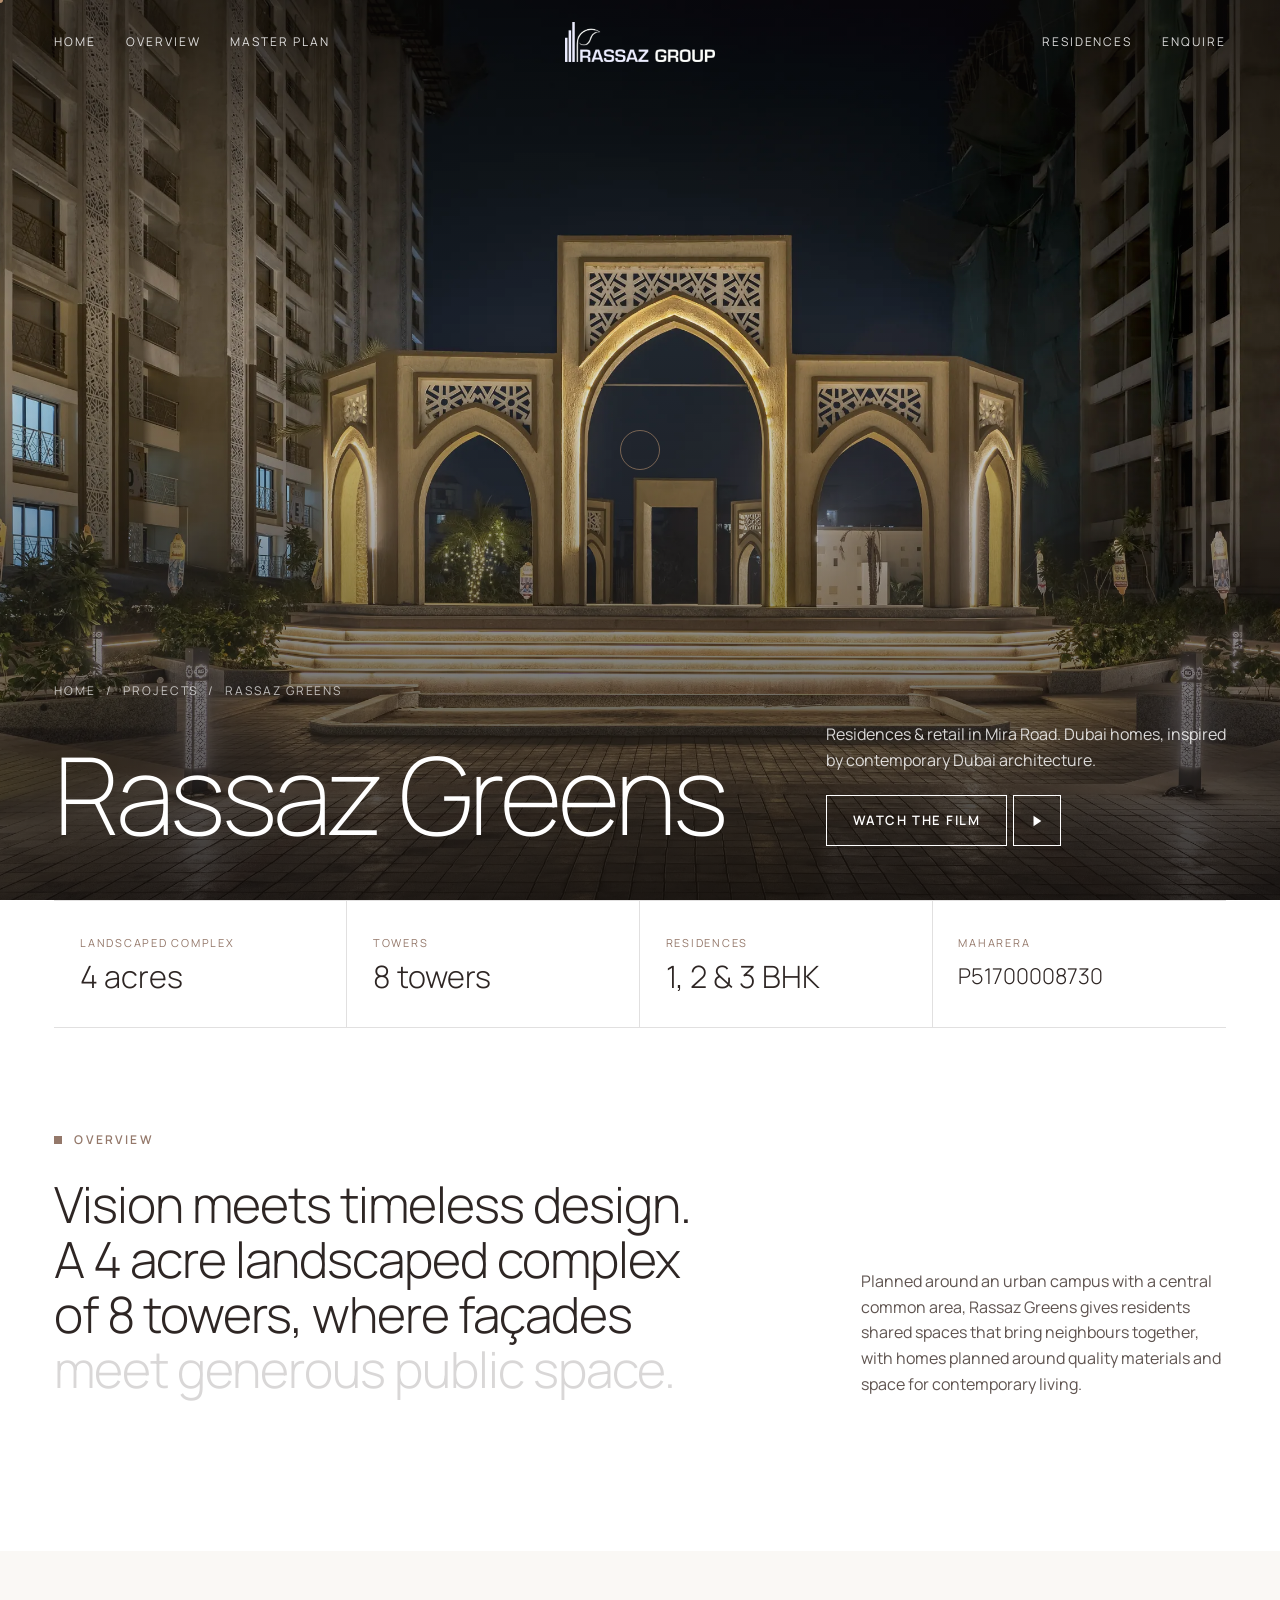
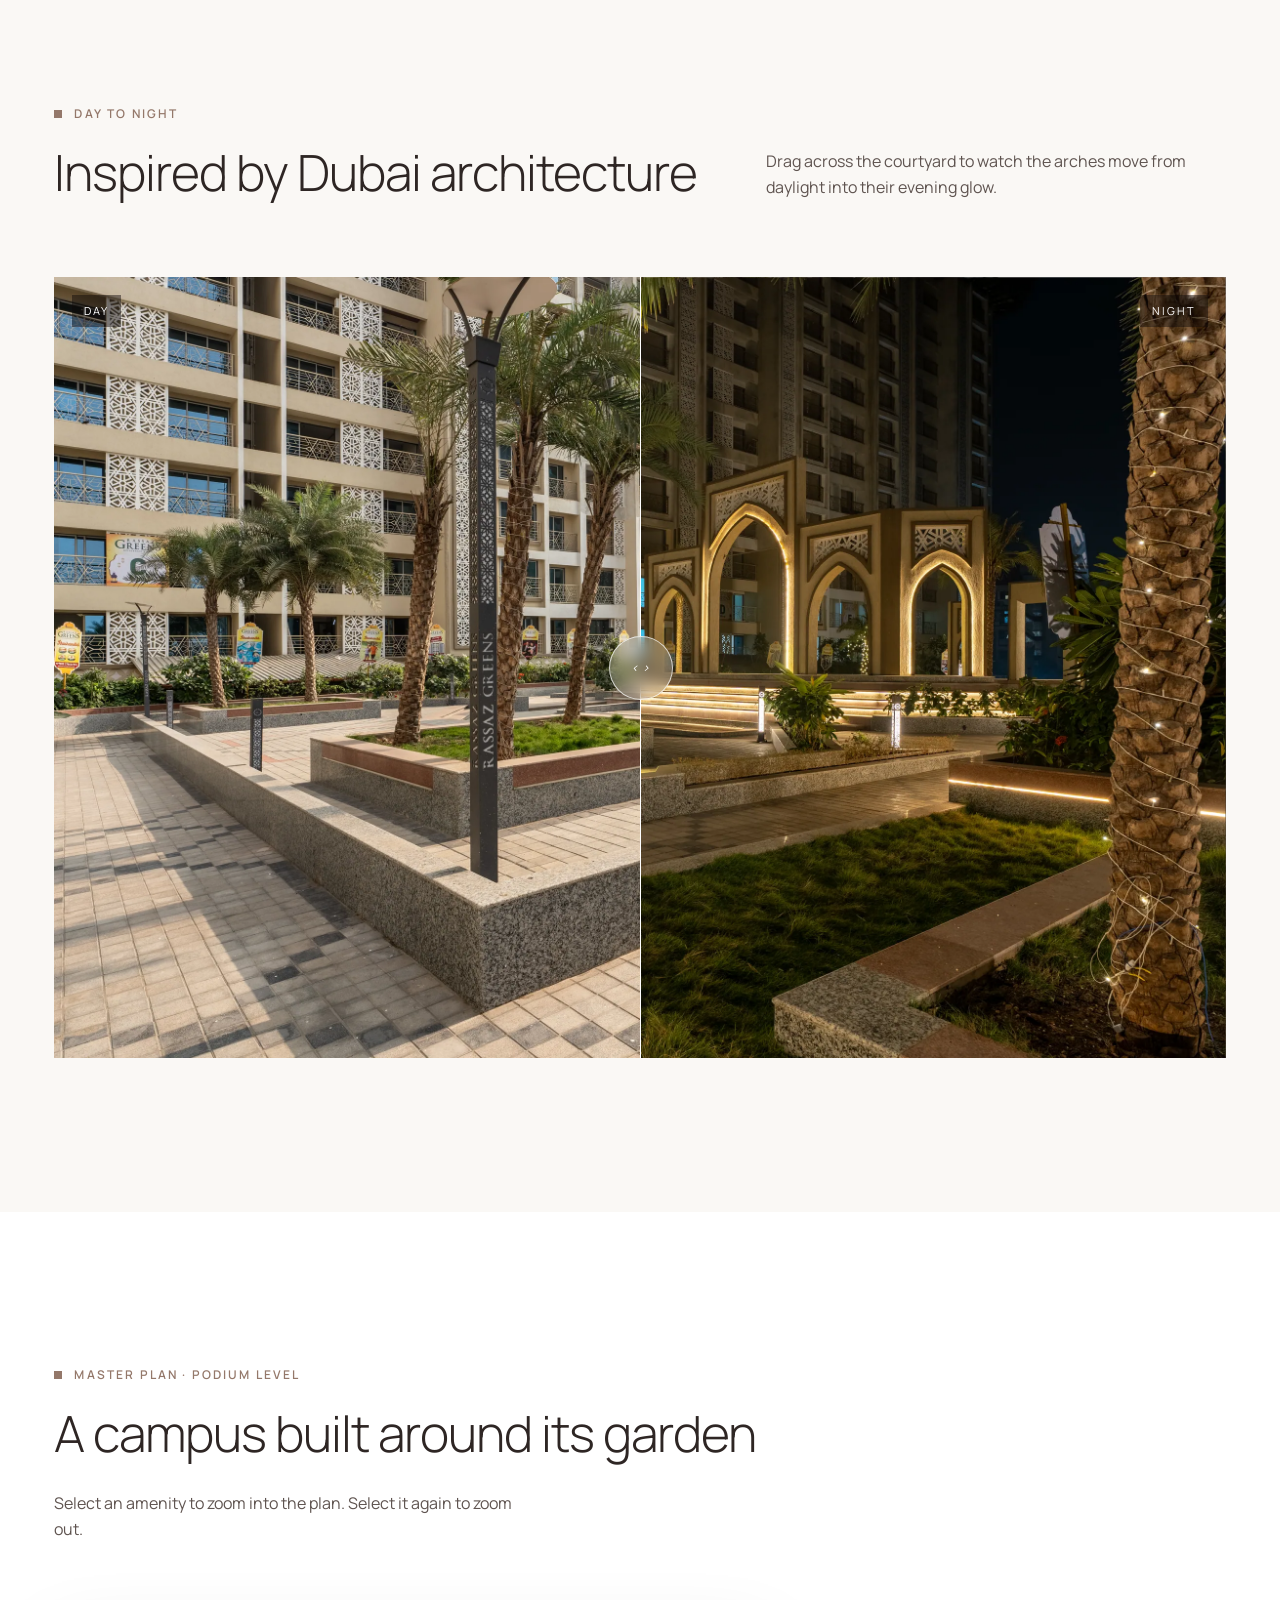
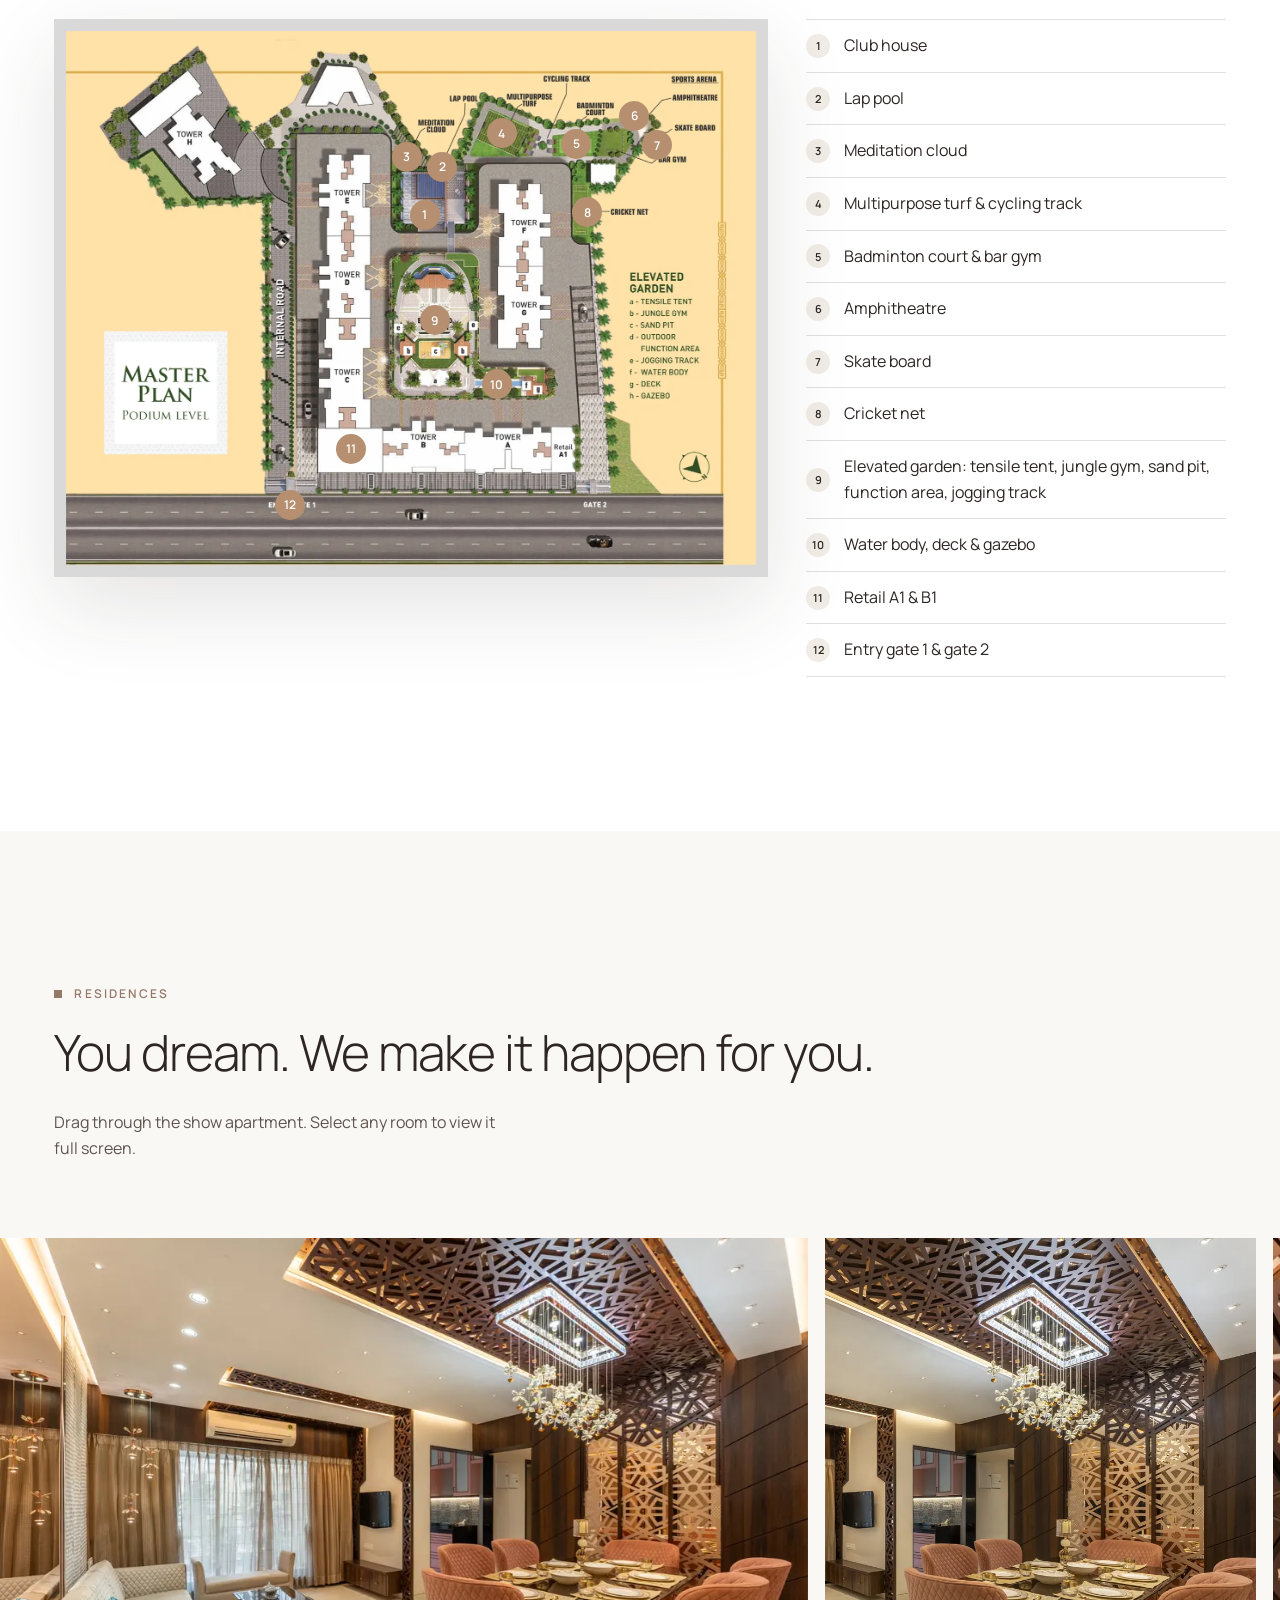
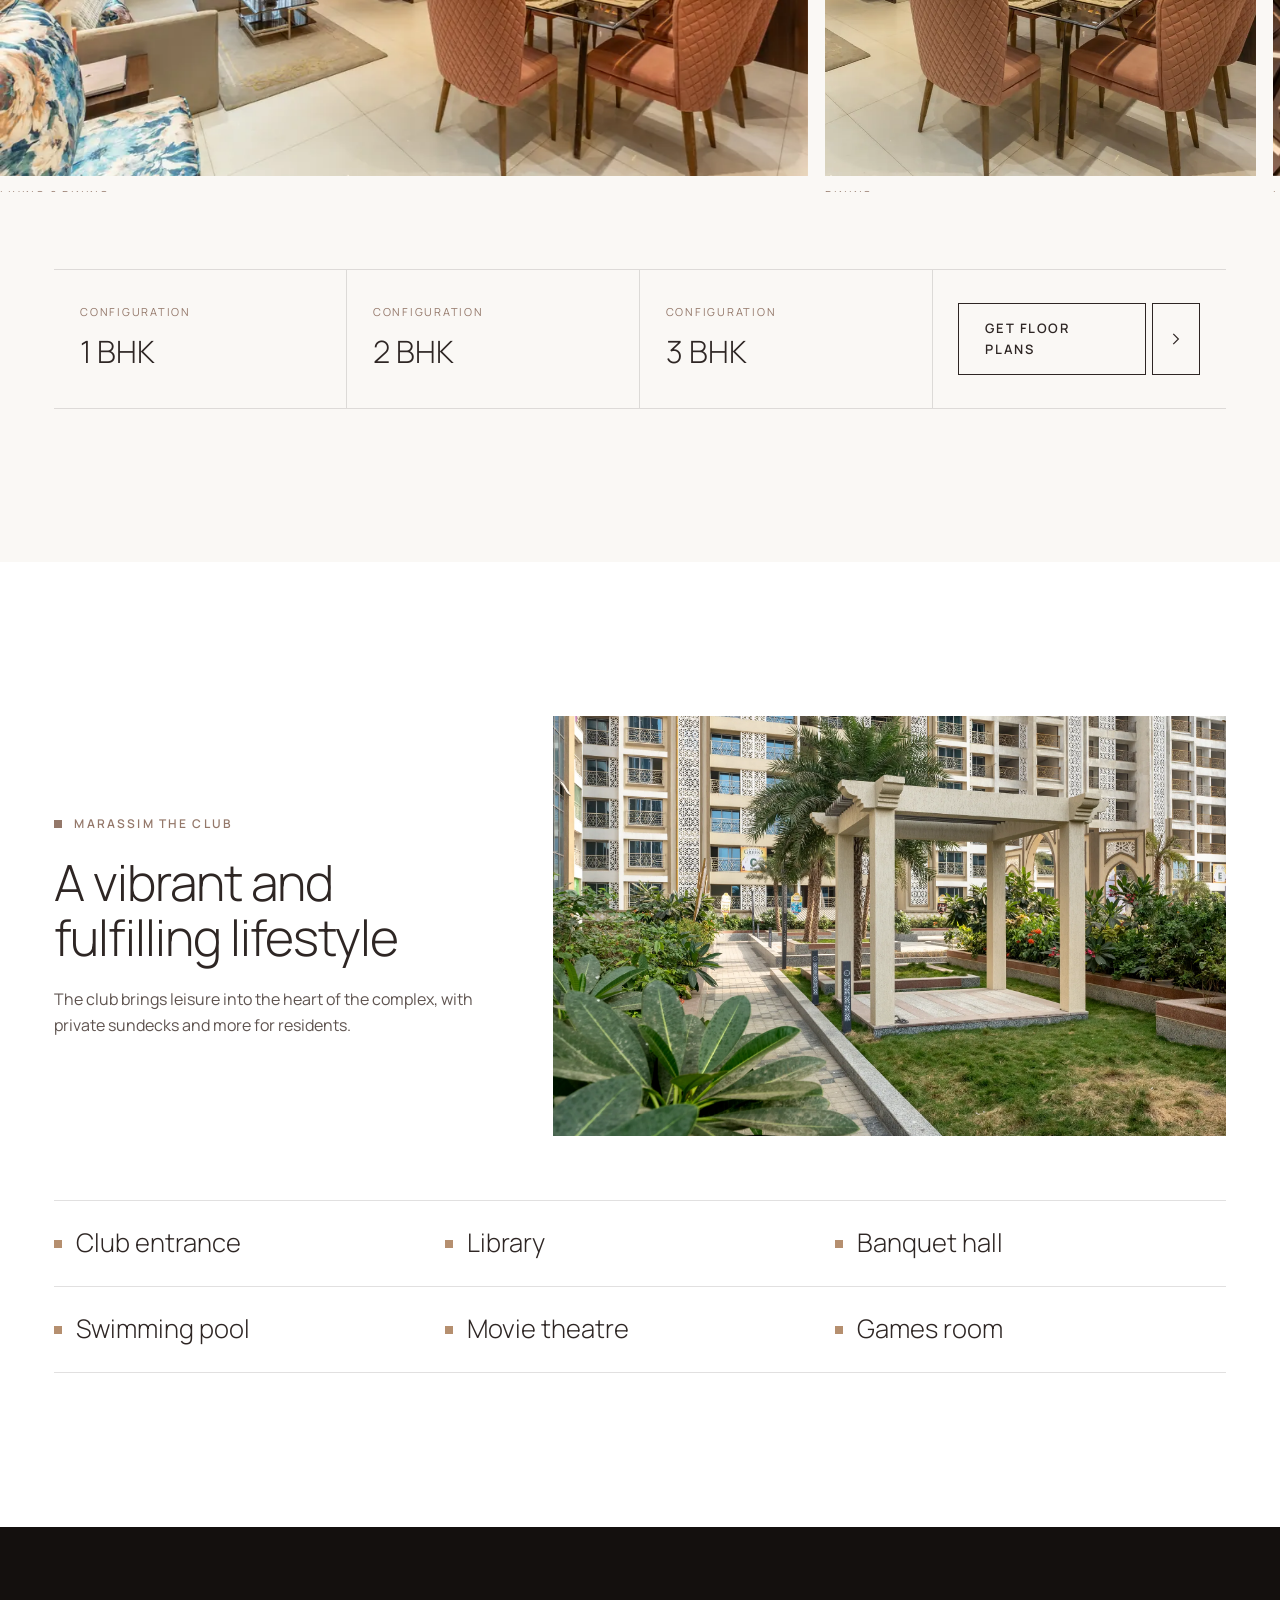
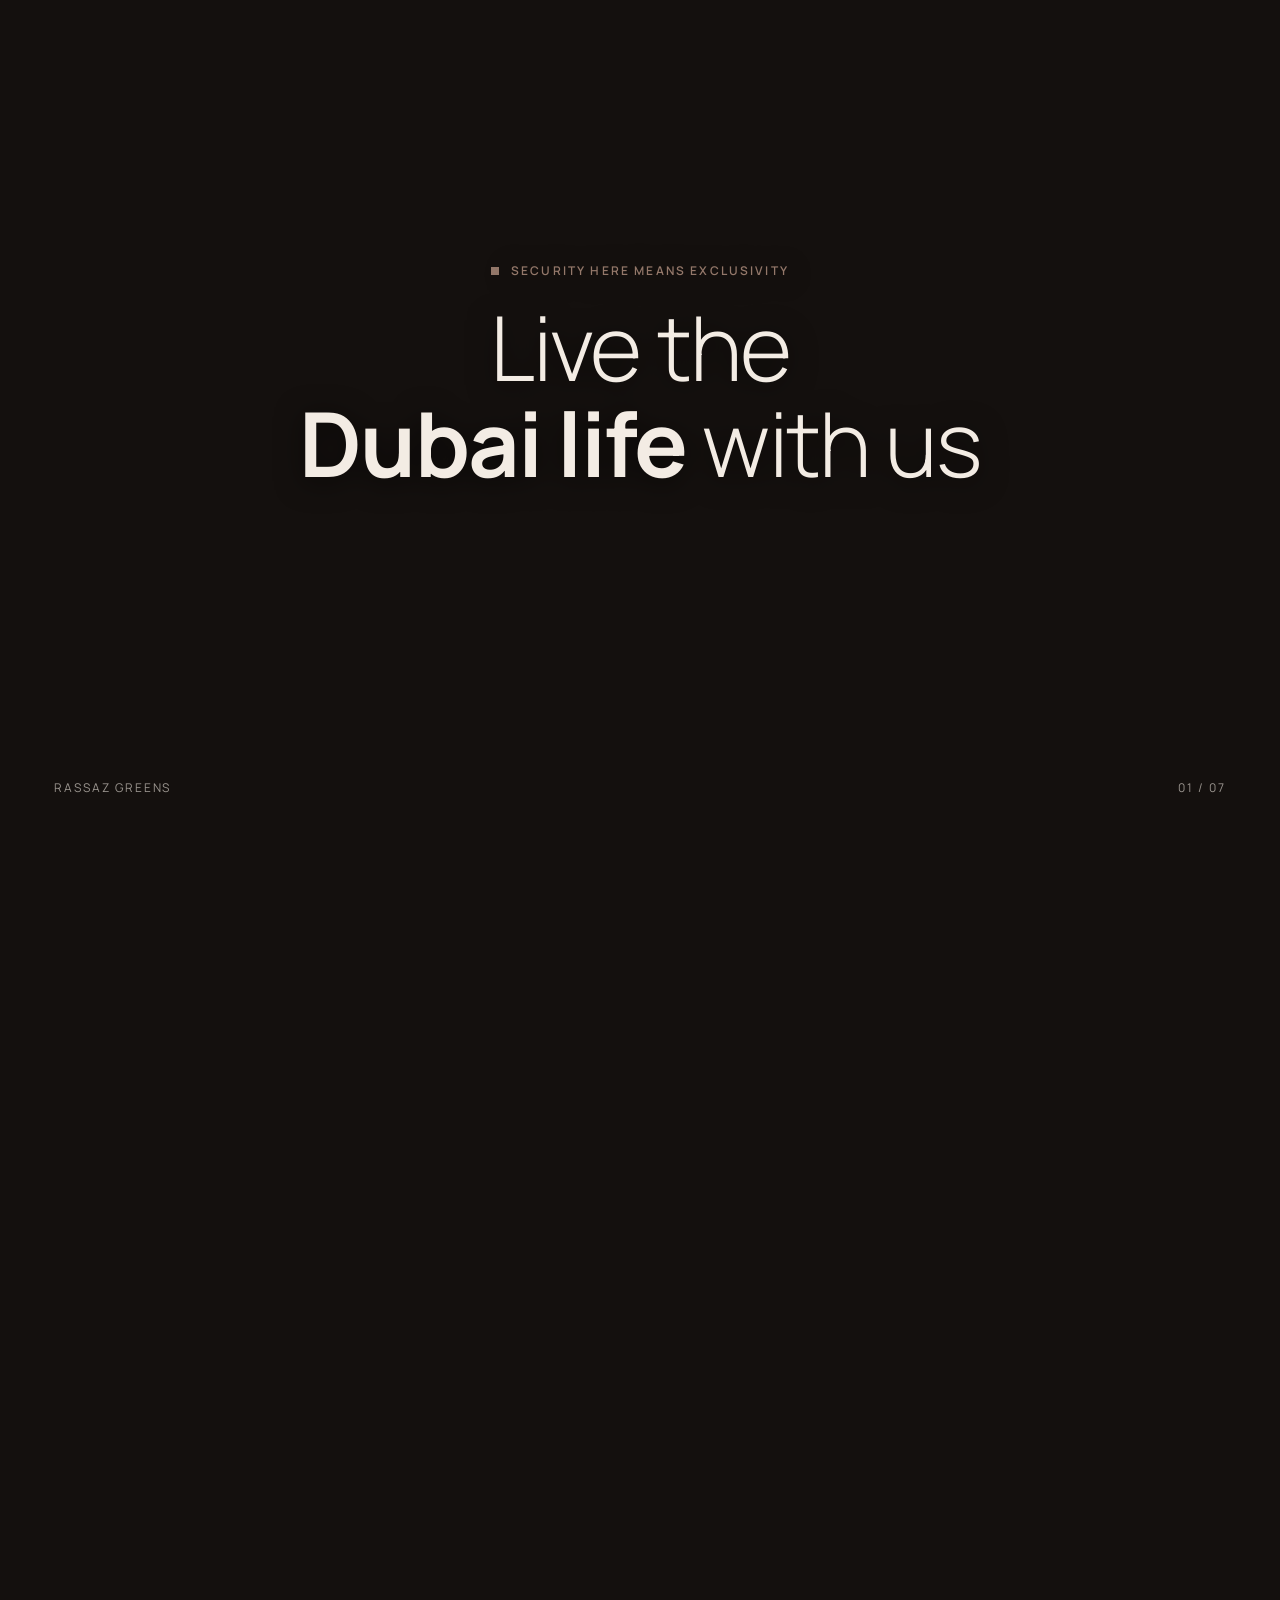
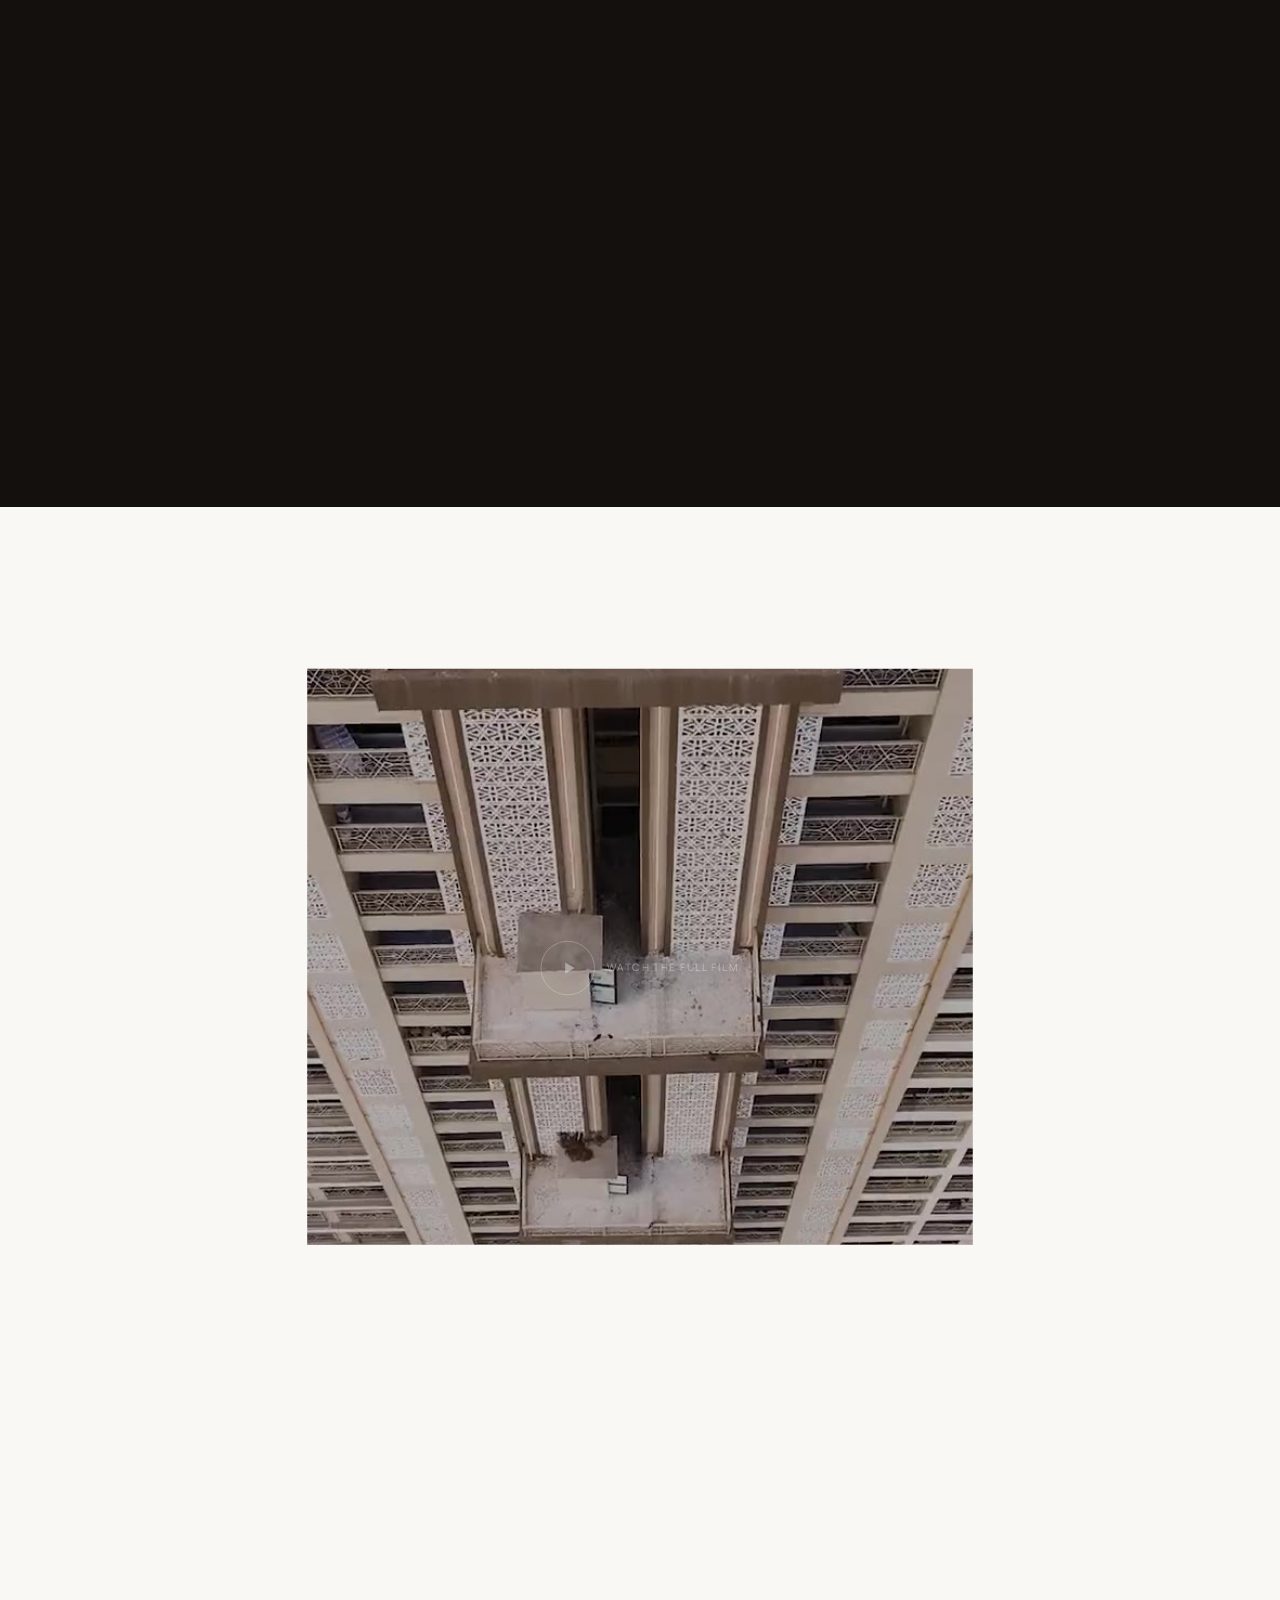
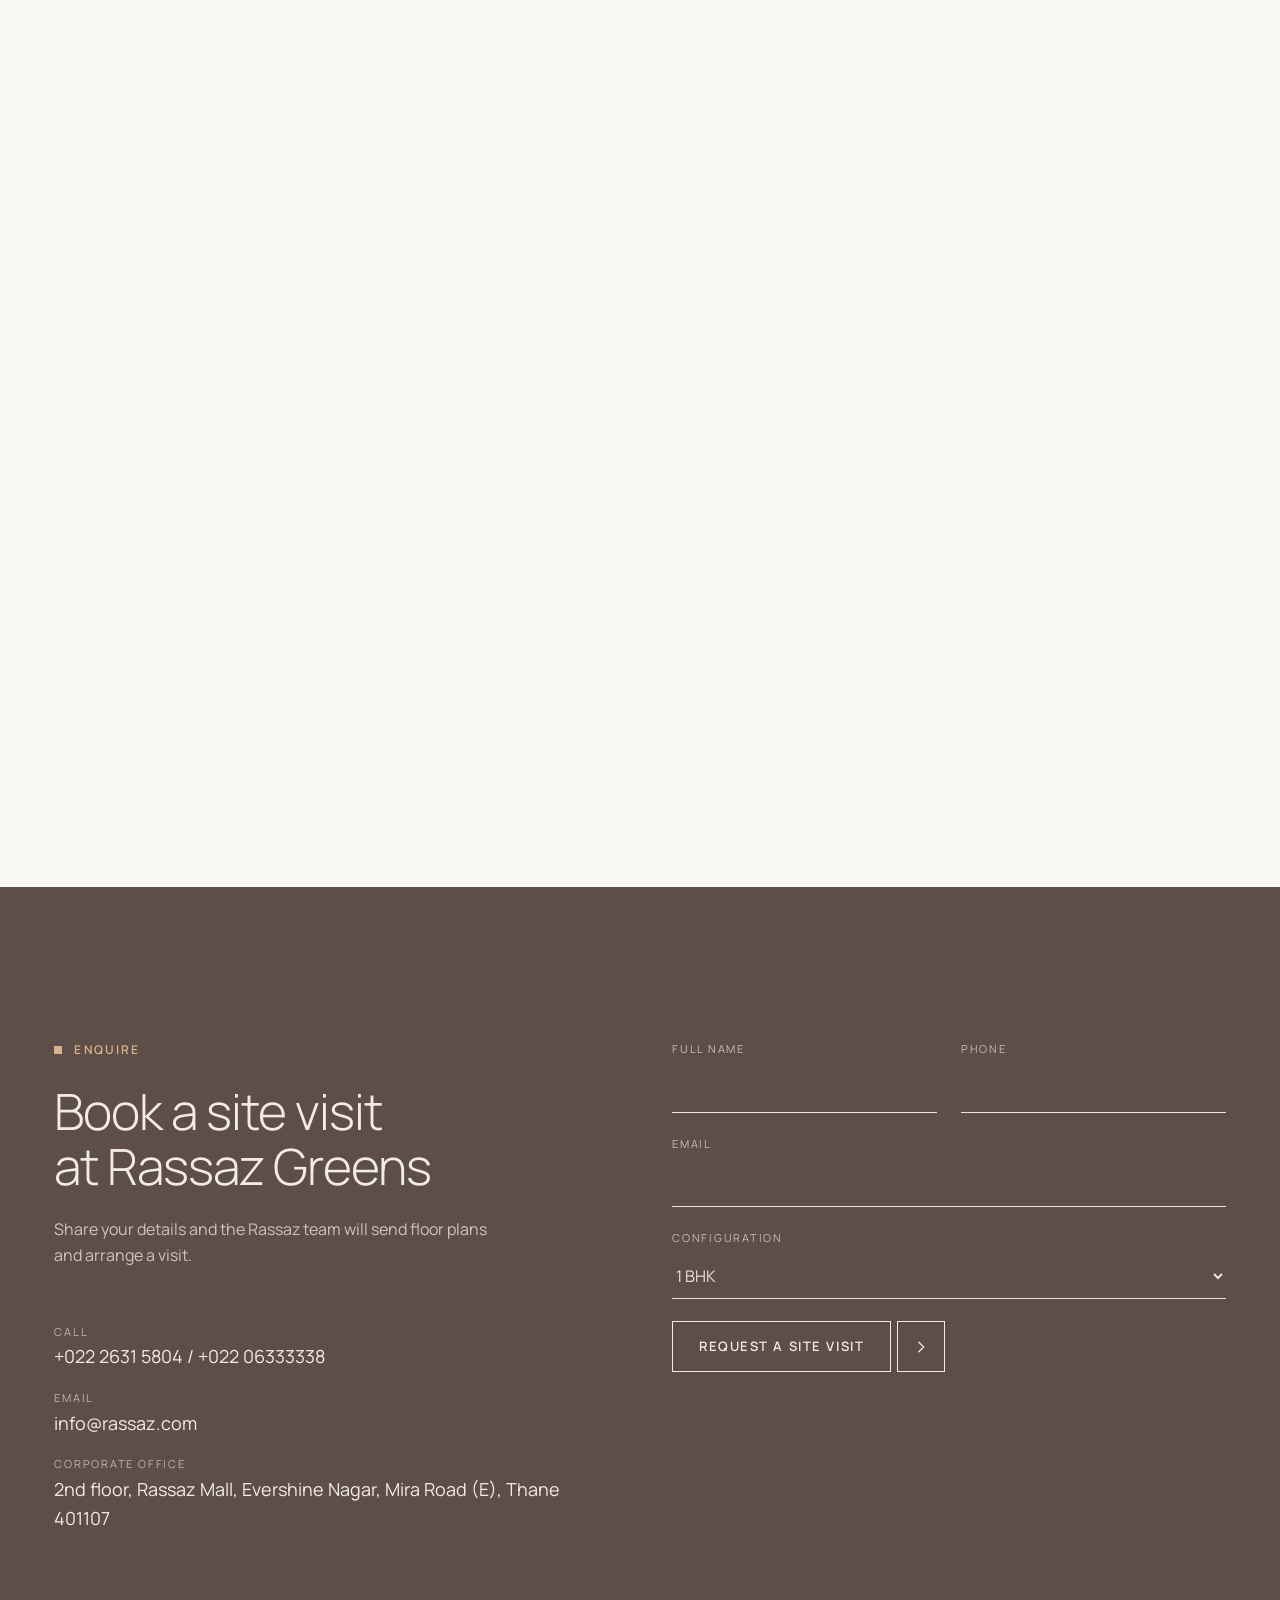
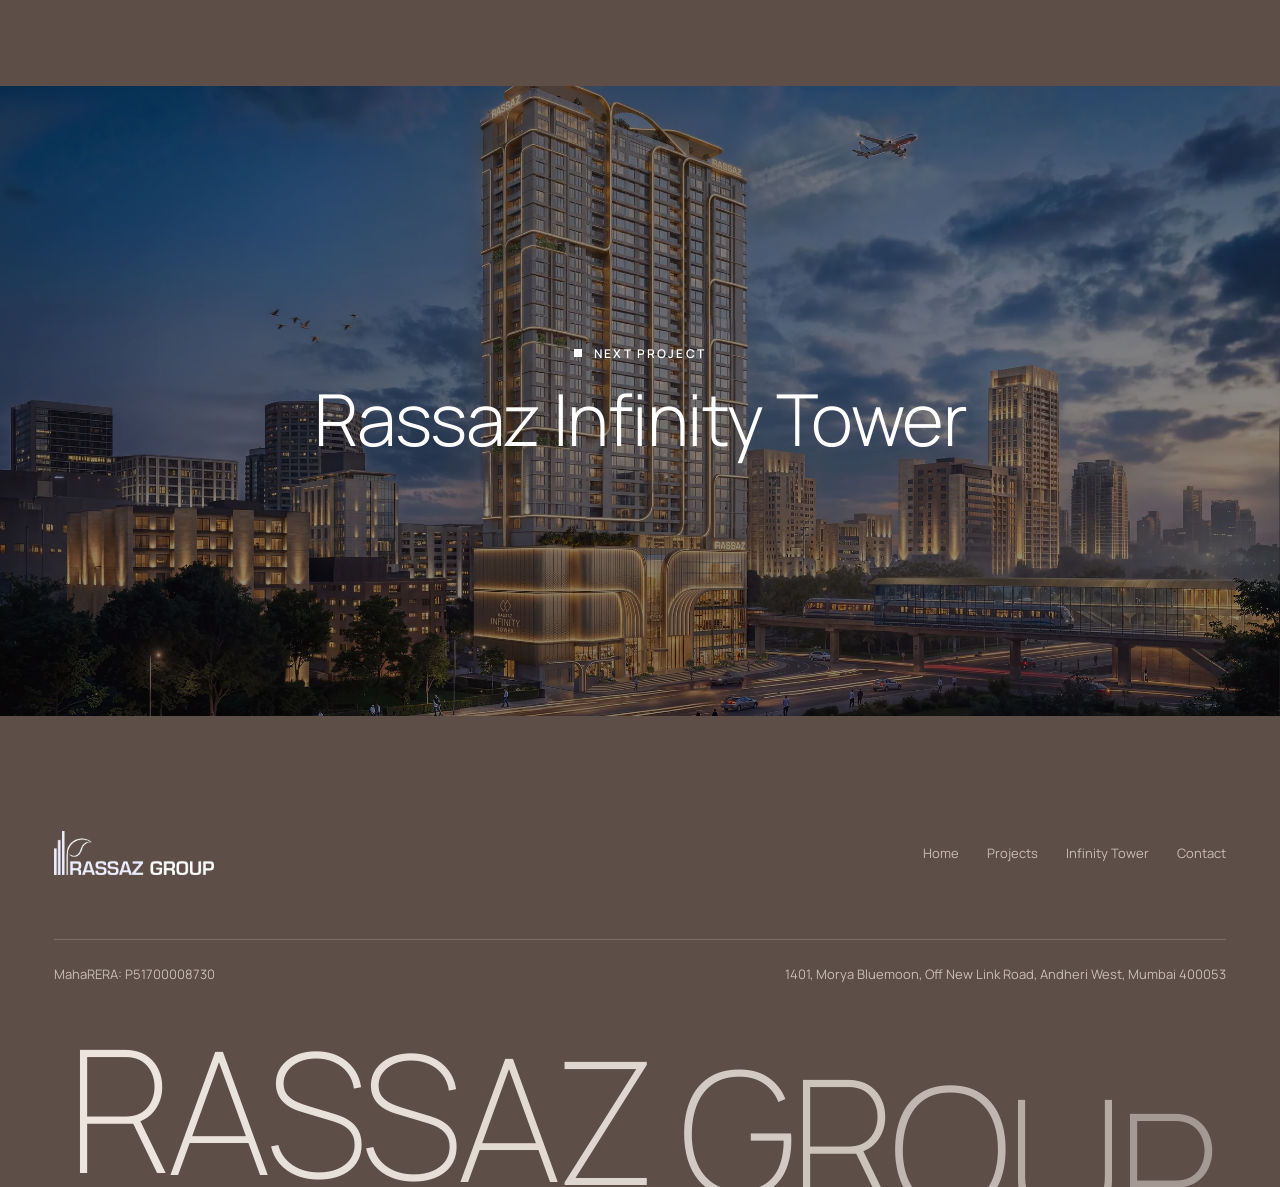
==== commit 649315d3: "Fix overlapping text on phones; keep every text readable during animations" ====
--- a/rassaz-greens.html
+++ b/rassaz-greens.html
@@ -183,7 +183,7 @@
     <figure><a class="media" href="assets/img/greens-lobby.webp" data-lightbox="res" data-caption="Entrance lobby" data-tilt="5"><img src="assets/img/greens-lobby-sm.webp" alt="Entrance lobby with stained glass and arch" loading="lazy" draggable="false"></a><figcaption>Entrance lobby</figcaption></figure>
   </div>
   <div class="wrap" style="margin-top:clamp(50px,6vw,90px)">
-    <dl class="facts" style="margin:0">
+    <dl class="facts facts-cfg" style="margin:0">
       <div><dt>Configuration</dt><dd>1 BHK</dd></div>
       <div><dt>Configuration</dt><dd>2 BHK</dd></div>
       <div><dt>Configuration</dt><dd>3 BHK</dd></div>
--- a/assets/css/style.css
+++ b/assets/css/style.css
@@ -844,7 +844,6 @@
 .tap-ripple{position:fixed;width:58px;height:58px;margin:-29px 0 0 -29px;border:1px solid var(--gold-hi,#D9B48A);border-radius:50%;pointer-events:none;z-index:9999;animation:tapr .7s cubic-bezier(.22,1,.36,1) forwards}
 @keyframes tapr{from{transform:scale(.2);opacity:.95}to{transform:scale(1.7);opacity:0}}
 /* ventures */
-.acc-dim{position:absolute;inset:0;background:#14100E;opacity:0;pointer-events:none;z-index:3}
 @media (min-width:721px){
   .touch .acc{display:flex;height:clamp(440px,52vw,580px);gap:10px}
   .touch .acc .acc-item,.touch .acc .acc-item:first-child{flex:.7!important;height:auto;grid-column:auto;cursor:pointer}
@@ -859,12 +858,12 @@
 }
 @media (max-width:720px){
   .touch .acc{display:flex;flex-direction:column;gap:18px;height:auto}
-  .touch .acc-item{position:sticky;top:calc(78px + var(--i,0) * 12px);height:min(62vh,440px);flex:none!important;box-shadow:0 -16px 40px rgba(20,16,14,.18)}
+  .touch .acc-item{height:min(60vh,420px);flex:none!important;box-shadow:0 18px 40px rgba(20,16,14,.16)}
   .touch .acc-item p{max-height:140px;opacity:1}
 }
 /* ring gallery on phones: bigger cards, deeper perspective */
 @media (max-width:720px){
-  .ring-sec .ring-stage{height:min(108vw,420px);margin-top:-28px}
+  .ring-sec .ring-stage{height:min(108vw,420px);margin-top:0}
 }
 /* fly-through fallback grid (reduced motion only) never wider than the screen */
 .fly.fly-static .fly-stage{grid-template-columns:repeat(2,minmax(0,1fr))}
@@ -892,3 +891,30 @@
   .tl3 .y{font-size:24px}
   .tl3 .e{font-size:11px}
 }
+
+/* v5b: Greens configuration row on phones: one shared label above 1 / 2 / 3 BHK (labels no longer collide) */
+@media (max-width:720px){
+  .facts.facts-cfg{grid-template-columns:repeat(3,minmax(0,1fr));position:relative;padding-top:50px}
+  .facts.facts-cfg > div{border-right:1px solid var(--line);border-bottom:0;padding:2px 14px 24px;gap:0}
+  .facts.facts-cfg > div:nth-child(3){border-right:0}
+  .facts.facts-cfg > div:first-child dt{position:absolute;left:14px;top:20px;white-space:nowrap}
+  .facts.facts-cfg > div:not(:first-child):not(.facts-cta) dt{position:absolute;width:1px;height:1px;overflow:hidden;clip:rect(0 0 0 0);clip-path:inset(50%);white-space:nowrap}
+  .facts.facts-cfg dd{font-size:clamp(24px,7.4vw,30px);white-space:nowrap}
+  .facts.facts-cfg .facts-cta{grid-column:1/-1;border-right:0;border-top:1px solid var(--line);padding:22px 0}
+}
+
+/* v5c: every text stays readable while things move */
+.ring-sec .row-head{position:relative;z-index:3}
+.ring figure figcaption{opacity:0;transition:opacity .35s}
+.ring figure.cap-on figcaption{opacity:1}
+.fly .fly-title{z-index:6}
+.fly .fly-title h2,.fly .fly-title .eyebrow{text-shadow:0 4px 28px rgba(0,0,0,.6)}
+.fly .fly-item figcaption{opacity:0;transition:opacity .3s}
+.fly .fly-item.cap-on figcaption,.fly.fly-static .fly-item figcaption{opacity:1}
+@media (min-width:721px){
+  .touch .acc-item.active .acc-txt{animation:accTxtIn .55s .5s both}
+}
+@keyframes accTxtIn{from{opacity:0;transform:translateY(12px)}to{opacity:1;transform:none}}
+@media (min-width:721px){
+  .touch .acc-item:not(.active) .acc-tag,.touch .acc-item:not(.active) p{transition:none}
+}
